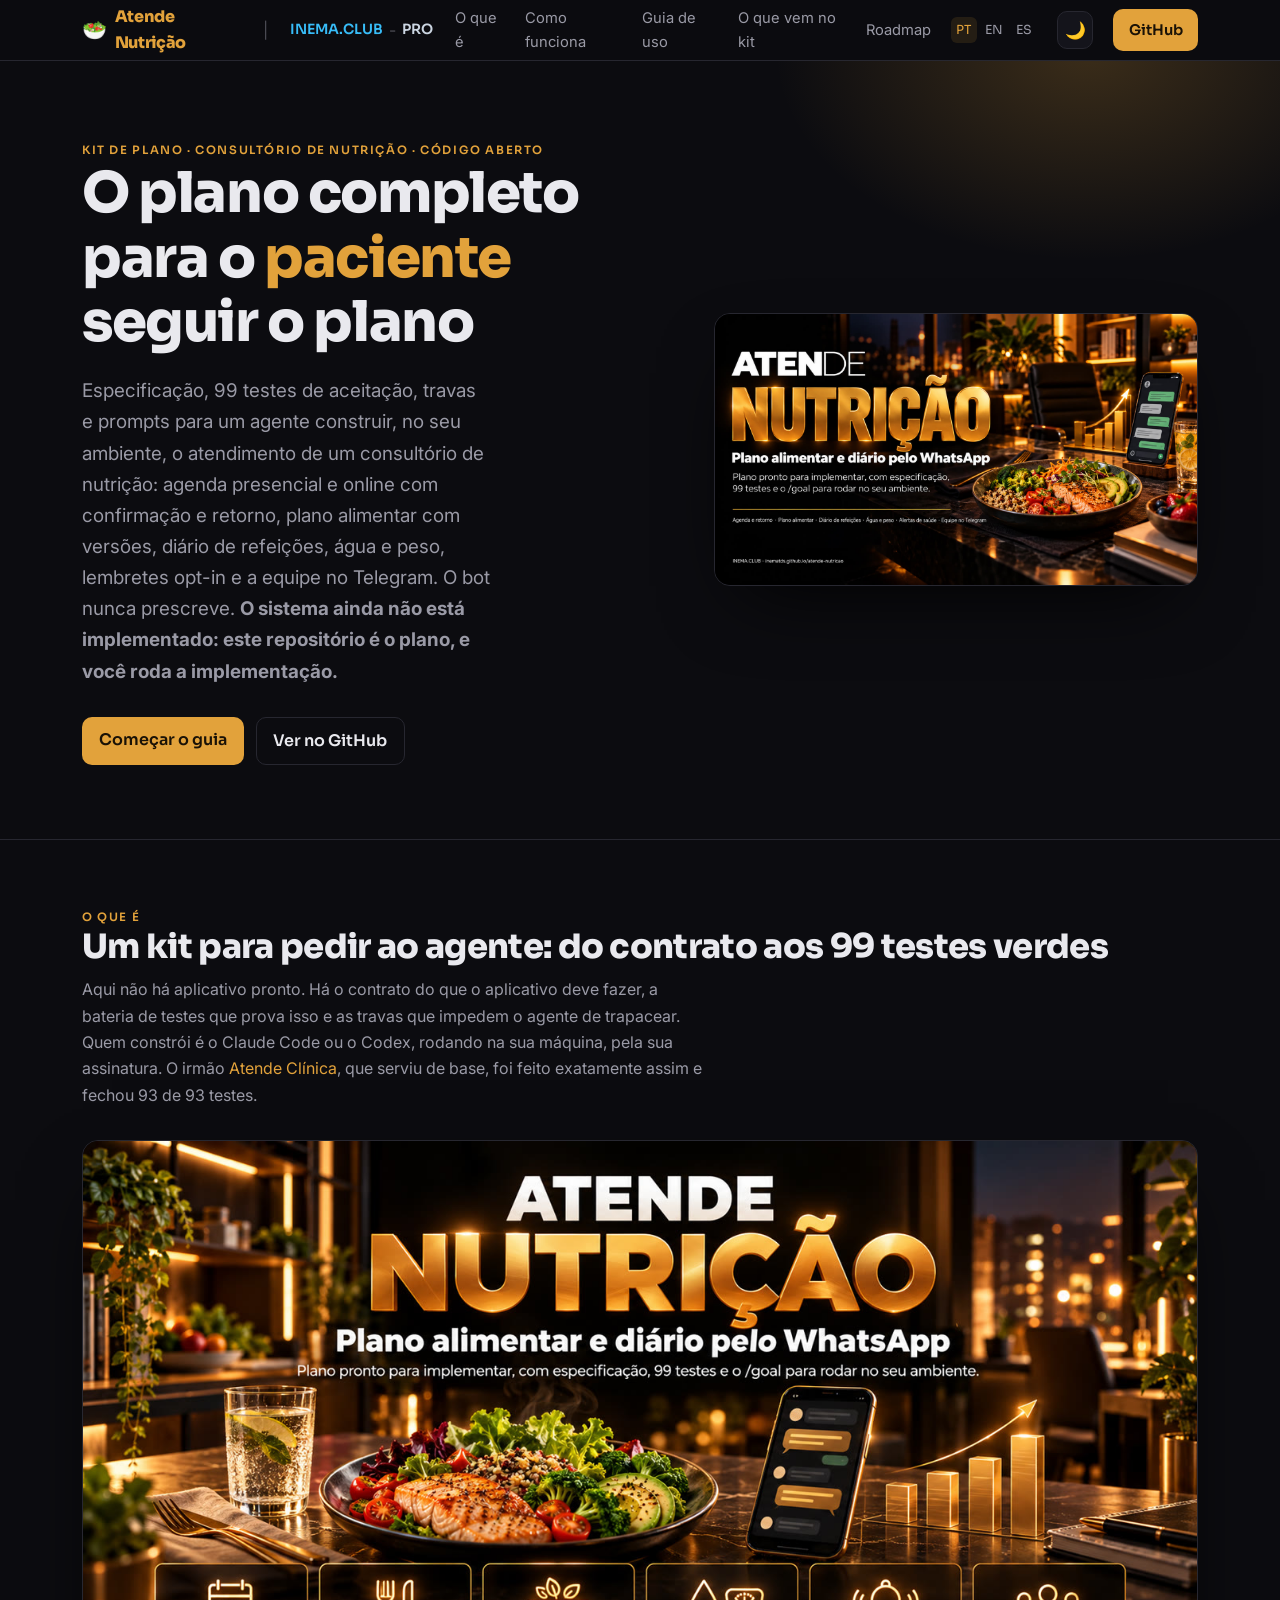
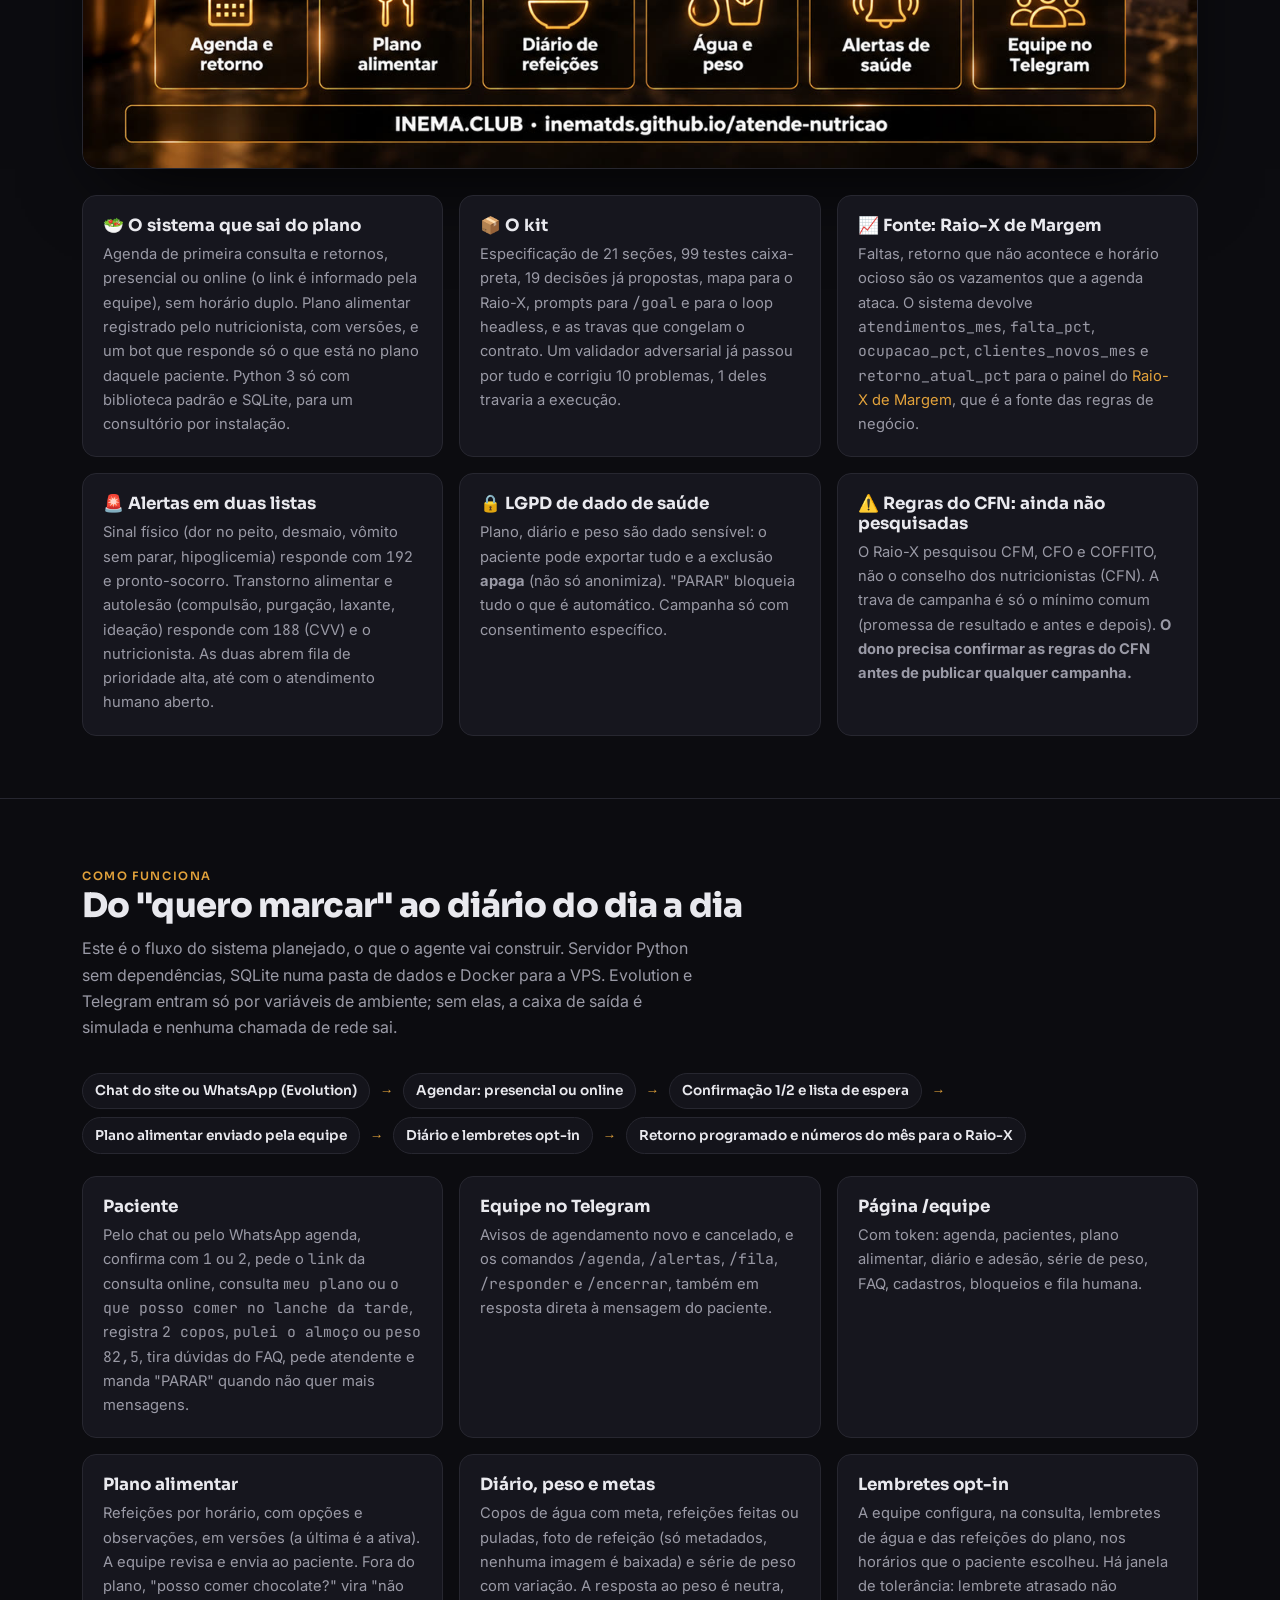
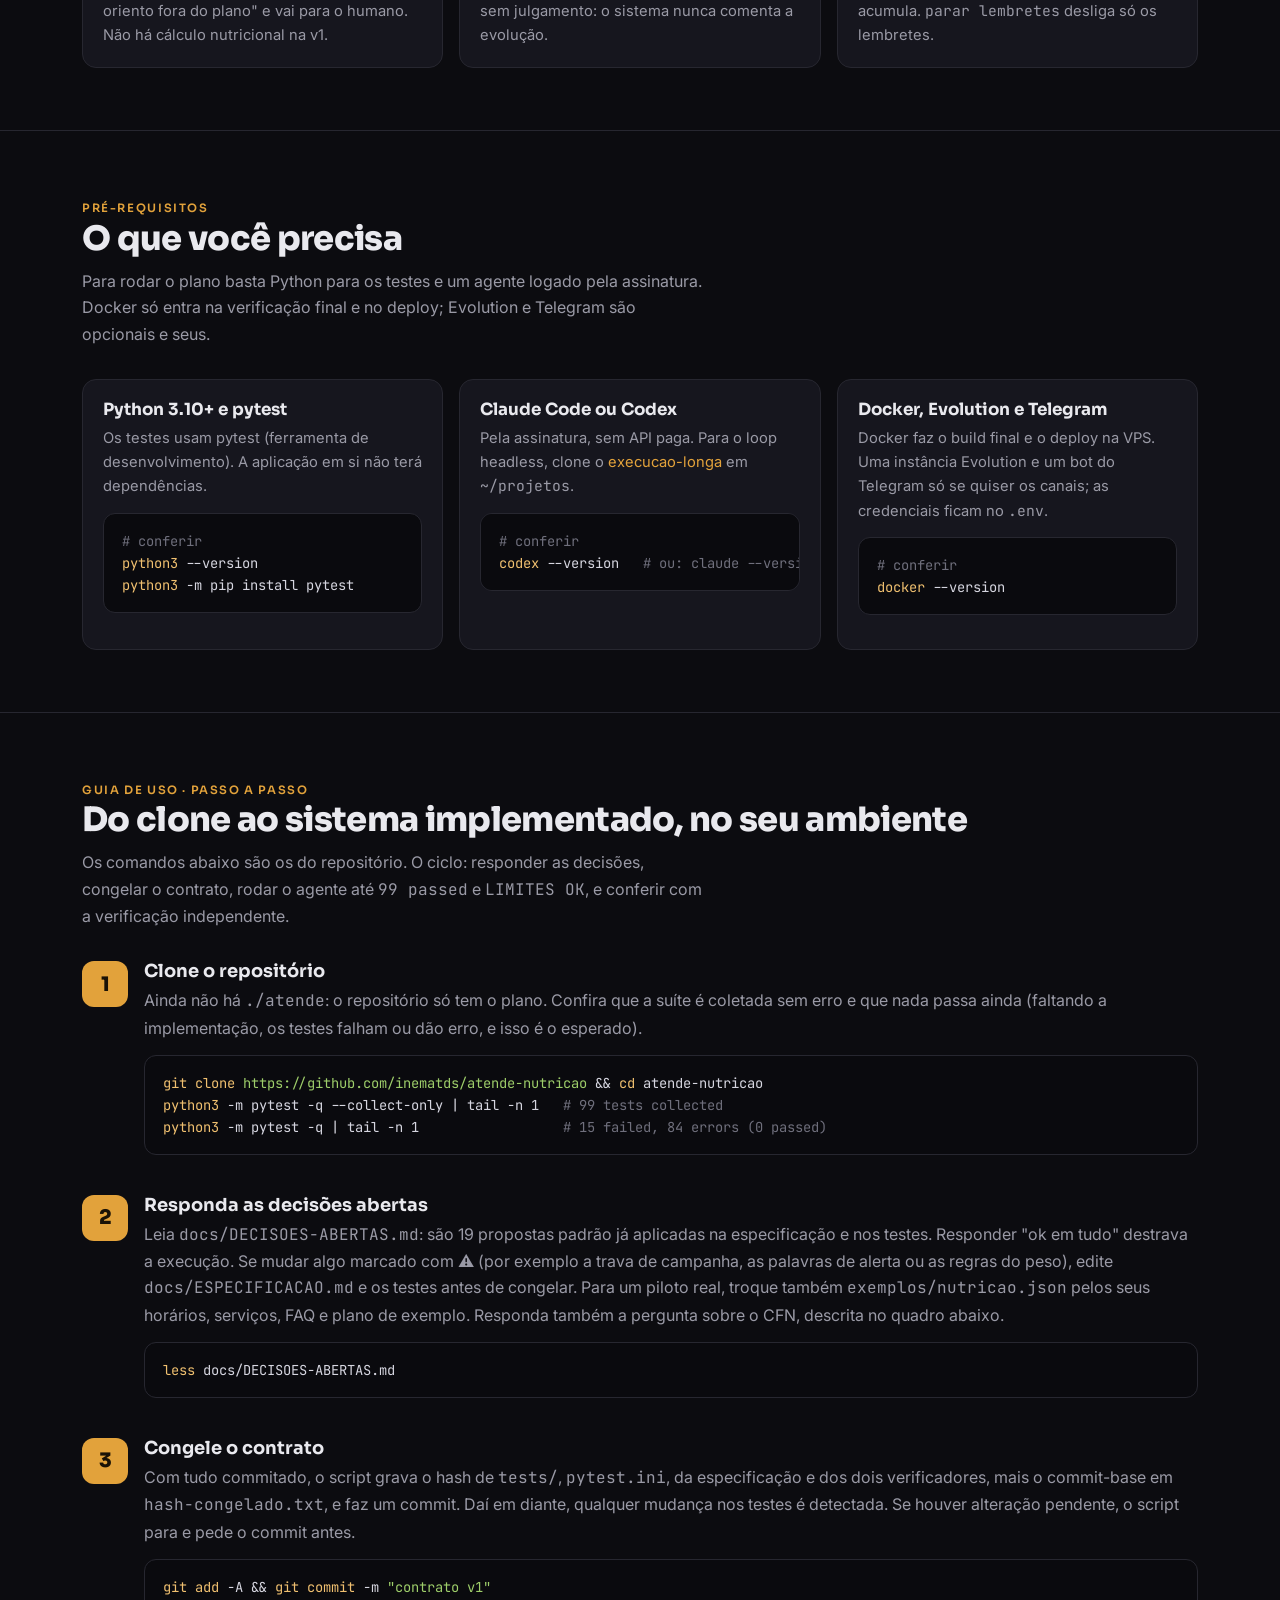
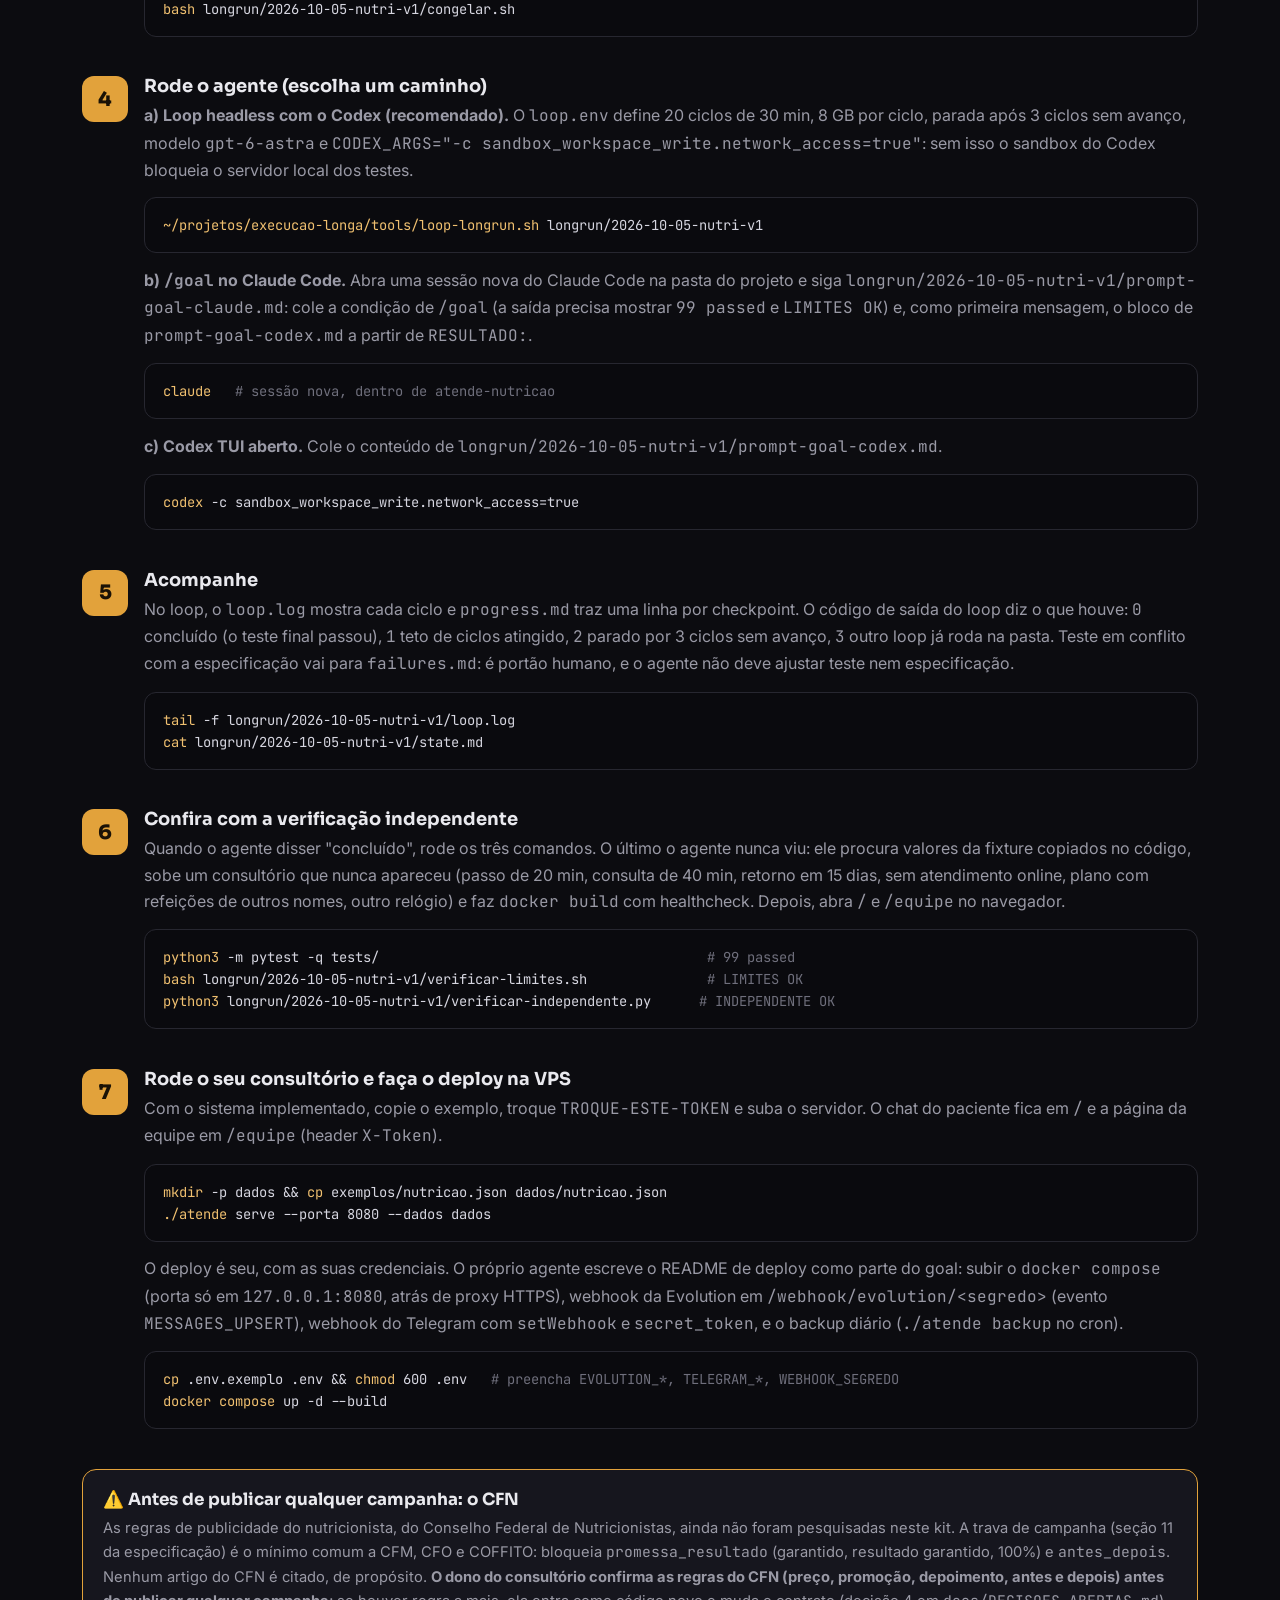
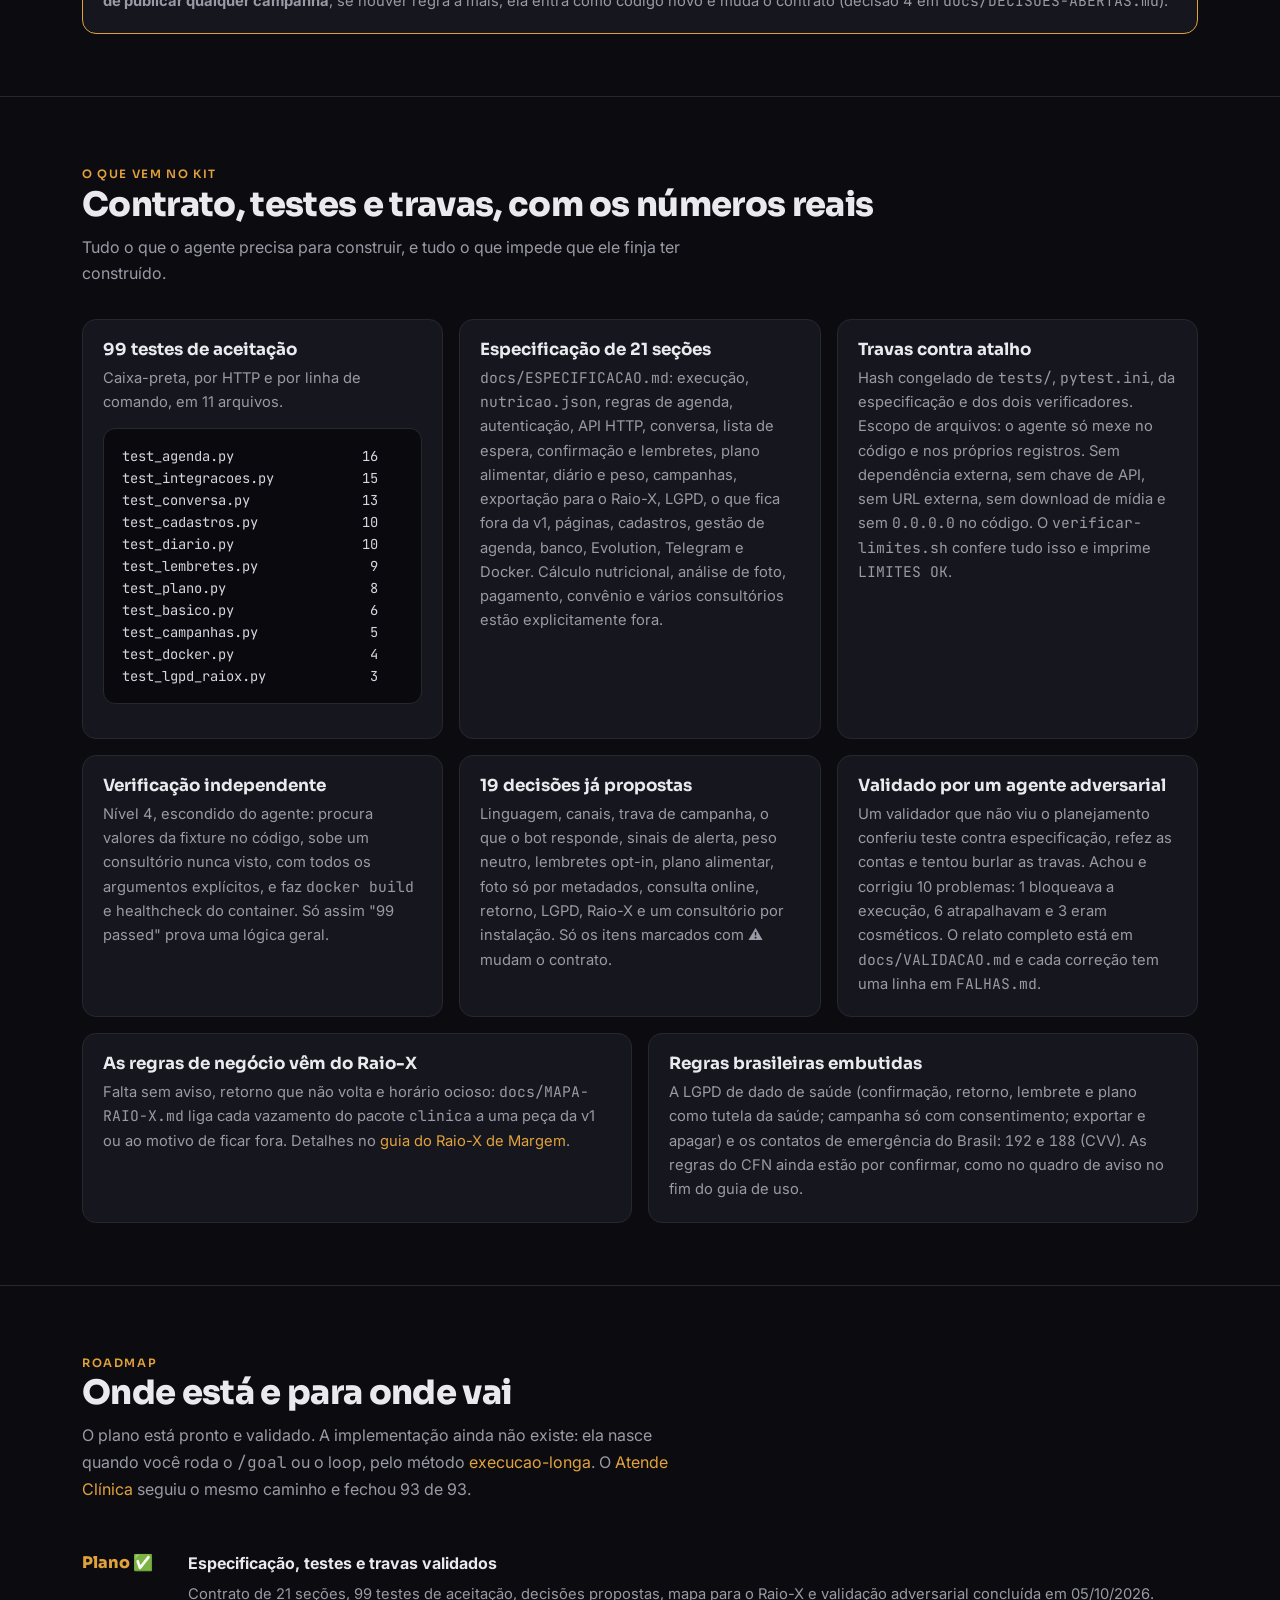
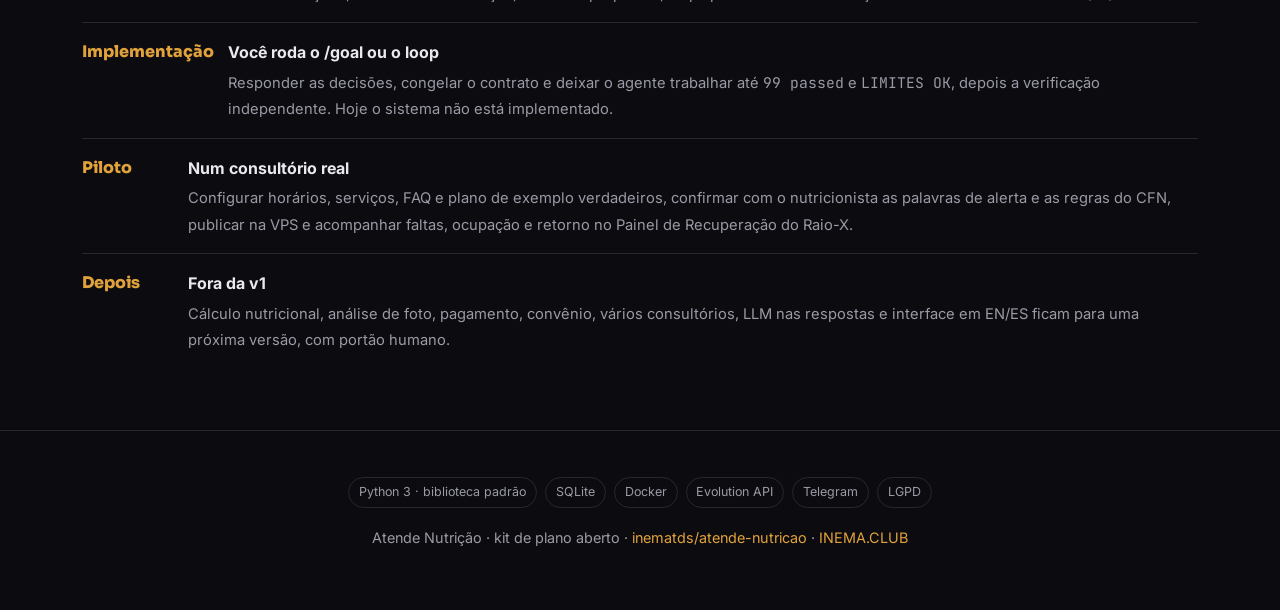
==== guia/index.html @ 43cac8a9 "Guia trilíngue (PT/EN/ES), capa, README PT/EN/ES e GitHub Pages via Actions Co-Authored-By: Claude O" ====
<!DOCTYPE html>
<html lang="pt-BR">
<head>
<meta charset="utf-8">
<meta name="viewport" content="width=device-width, initial-scale=1">
<title>Atende Nutrição — kit de plano para atendimento de consultório de nutrição: agenda, plano alimentar, diário e equipe no Telegram</title>
<meta name="description" content="Kit de plano aberto para um sistema de atendimento de consultório de nutrição: especificação, 99 testes de aceitação, travas e prompts para um agente (Claude Code ou Codex) implementar no seu ambiente. O sistema ainda não está implementado.">
<link rel="alternate" hreflang="pt-BR" href="https://inematds.github.io/atende-nutricao/guia/">
<link rel="alternate" hreflang="en" href="https://inematds.github.io/atende-nutricao/guia/en/">
<link rel="alternate" hreflang="es" href="https://inematds.github.io/atende-nutricao/guia/es/">
<link rel="preconnect" href="https://fonts.googleapis.com">
<link rel="preconnect" href="https://fonts.gstatic.com" crossorigin>
<link href="https://fonts.googleapis.com/css2?family=Sora:wght@400;600;800&family=Inter:wght@400;500;600&family=JetBrains+Mono:wght@400;600&display=swap" rel="stylesheet">
<style>
  :root{
    --bg:#0c0c10; --bg2:#14141b; --card:#16161e; --line:#272730;
    --txt:#e9e9ee; --mut:#9a9aa6; --amb:#E2A23B; --amb2:#f0c070; --sky:#38bdf8; --pro:#cbd5e1;
    color-scheme:dark;
  }
  body.light{
    --bg:#f6f7f9; --bg2:#eceef2; --card:#ffffff; --line:#e1e3ea;
    --txt:#1a1a22; --mut:#5b5b68; --amb:#b9791d; --amb2:#a16207; --sky:#0369a1; --pro:#b45309;
    color-scheme:light;
  }
  body.light .hero .glow{opacity:.5}
  body.light pre{background:#0e0e14;color:#d6d6e0}
  body.light pre .c{color:#8a8a98}
  *{box-sizing:border-box}
  html{scroll-behavior:smooth}
  body{margin:0;background:var(--bg);color:var(--txt);font:16px/1.65 Inter,system-ui,sans-serif;-webkit-font-smoothing:antialiased}
  h1,h2,h3{font-family:Sora,sans-serif;line-height:1.15;margin:0}
  a{color:var(--amb);text-decoration:none}
  code,pre{font-family:"JetBrains Mono",monospace}
  .wrap{max-width:1160px;margin:0 auto;padding:0 22px}
  .mut{color:var(--mut)} .amb{color:var(--amb)}
  .chip{display:inline-block;font-size:.72rem;letter-spacing:.14em;text-transform:uppercase;color:var(--amb);font-weight:600;font-family:Sora}
  nav{position:sticky;top:0;z-index:30;backdrop-filter:blur(12px);background:rgba(12,12,16,.78);border-bottom:1px solid var(--line)}
  nav .wrap{display:flex;align-items:center;gap:22px;height:60px}
  nav .brand{display:flex;align-items:center;gap:8px;font-family:Sora;font-weight:800;letter-spacing:-.02em;color:var(--amb)}
  nav .brand .emoji{font-size:1.25rem}
  nav .sep{color:var(--mut);opacity:.45}
  nav .inema{color:var(--sky);font-weight:600;font-size:.88rem;font-family:Sora}
  nav .inema:hover{filter:brightness(1.15)}
  nav .pro{color:var(--pro);font-weight:600;font-size:.88rem;font-family:Sora}
  nav .pro:hover{filter:brightness(1.15)}
  nav .clubpro{display:inline-flex;align-items:center;gap:6px}
  nav .links{margin-left:auto;display:flex;align-items:center;gap:20px;font-size:.92rem}
  nav .links a.sec{color:var(--mut)} nav .links a.sec:hover{color:var(--txt)}
  .lang{display:inline-flex;gap:2px;font-family:Sora;font-size:.78rem}
  .lang a{color:var(--mut);padding:.2em .45em;border-radius:6px} .lang a.on{color:var(--amb);background:rgba(226,162,59,.12)}
  .tgl{background:var(--bg2);border:1px solid var(--line);color:var(--txt);width:38px;height:38px;border-radius:10px;cursor:pointer;display:inline-flex;align-items:center;justify-content:center;font-size:1.05rem}
  .tgl:hover{border-color:var(--amb)}
  .btn{display:inline-block;background:var(--amb);color:#1a1206;font-weight:600;padding:.6em 1.05em;border-radius:10px;font-family:Sora}
  .btn.ghost{background:transparent;color:var(--txt);border:1px solid var(--line)}
  @media(max-width:760px){nav .links a.sec{display:none}}
  @media(max-width:520px){nav .wrap{gap:8px;padding:8px 14px;height:auto;flex-wrap:wrap} nav .links{gap:8px;margin-left:0;width:100%;justify-content:space-between} nav .btn{padding:.45em .7em;font-size:.82rem} .tgl{width:34px;height:34px}}
  .hero{position:relative;overflow:hidden;border-bottom:1px solid var(--line)}
  .hero .glow{position:absolute;inset:-40% -20% auto auto;width:70%;height:600px;background:radial-gradient(closest-side,rgba(226,162,59,.22),transparent 70%);pointer-events:none}
  .hero .wrap{display:grid;grid-template-columns:1.1fr .9fr;gap:40px;align-items:center;padding:74px 22px}
  .hero h1{font-size:clamp(2.2rem,5vw,3.5rem);font-weight:800;letter-spacing:-.025em}
  .hero p.lead{font-size:1.18rem;color:var(--mut);margin:1.1em 0 1.6em;max-width:34ch}
  .hero .cta{display:flex;gap:12px;flex-wrap:wrap}
  .hero figure{margin:0;border-radius:16px;overflow:hidden;border:1px solid var(--line);box-shadow:0 30px 80px -30px #000}
  .hero figure img{width:100%;display:block}
  @media(max-width:780px){.hero .wrap{grid-template-columns:1fr;padding:48px 22px}}
  section{padding:62px 0;border-bottom:1px solid var(--line)}
  section h2{font-size:clamp(1.5rem,3.4vw,2.1rem);font-weight:800;letter-spacing:-.02em}
  section .sub{color:var(--mut);margin:.6em 0 2em;max-width:62ch}
  .grid{display:grid;gap:16px}
  .g3{grid-template-columns:repeat(3,1fr)} .g4{grid-template-columns:repeat(4,1fr)} .g2{grid-template-columns:repeat(2,1fr)}
  @media(max-width:820px){.g3,.g4{grid-template-columns:1fr 1fr}}
  @media(max-width:540px){.g2,.g3,.g4{grid-template-columns:1fr}}
  .card{background:var(--card);border:1px solid var(--line);border-radius:14px;padding:20px}
  .card h3{font-size:1.05rem;margin-bottom:.4em}
  .card p{color:var(--mut);font-size:.92rem;margin:0}
  .num{display:inline-flex;width:30px;height:30px;align-items:center;justify-content:center;border-radius:8px;background:rgba(226,162,59,.14);color:var(--amb);font-family:Sora;font-weight:800;font-size:.9rem;margin-bottom:.7em}
  .flow{display:flex;flex-wrap:wrap;gap:8px;align-items:center;margin-top:10px}
  .flow span{background:var(--bg2);border:1px solid var(--line);border-radius:999px;padding:.45em .9em;font-size:.85rem;font-family:Sora;font-weight:600}
  .flow .arr{color:var(--amb);border:none;background:none;padding:0 .1em}
  pre{background:#0a0a0e;border:1px solid var(--line);border-radius:12px;padding:16px 18px;overflow:auto;font-size:.86rem;line-height:1.6;color:#d6d6e0}
  pre .c{color:#6f6f7c} pre .k{color:var(--amb2)} pre .s{color:#9ece6a}
  .step{display:grid;grid-template-columns:46px minmax(0,1fr);gap:16px;margin-bottom:26px}
  .step>div,.card{min-width:0}
  p code,li code,td code{overflow-wrap:anywhere}
  .step .b{width:46px;height:46px;border-radius:12px;background:var(--amb);color:#1a1206;font-family:Sora;font-weight:800;font-size:1.25rem;display:flex;align-items:center;justify-content:center}
  .step h3{font-size:1.12rem;margin-bottom:.3em}
  .step p{color:var(--mut);margin:.2em 0 .7em}
  .ex{display:grid;grid-template-columns:1fr 1fr;gap:18px}
  @media(max-width:680px){.ex{grid-template-columns:1fr}}
  .ex figure{margin:0;border-radius:14px;overflow:hidden;border:1px solid var(--line)}
  .ex figure img{width:100%;display:block}
  .ex figcaption{padding:12px 14px;font-size:.88rem;color:var(--mut);background:var(--card)}
  .phase{display:flex;gap:14px;padding:16px 0;border-bottom:1px solid var(--line)}
  .phase:last-child{border:none}
  .phase .tag{flex:0 0 92px;font-family:Sora;font-weight:800;color:var(--amb)}
  .phase .d strong{display:block;margin-bottom:.2em}
  .phase .d span{color:var(--mut);font-size:.92rem}
  footer{padding:46px 0;text-align:center;color:var(--mut);font-size:.9rem}
  .pill{display:inline-block;border:1px solid var(--line);border-radius:999px;padding:.3em .8em;font-size:.78rem;color:var(--mut);margin:0 4px}
</style>
</head>
<body>

<nav><div class="wrap">
  <a class="brand" href="#top"><span class="emoji">🥗</span> Atende Nutrição</a>
  <span class="sep">|</span>
  <span class="clubpro">
    <a class="inema" href="https://inema.club" target="_blank" rel="noopener">INEMA.CLUB</a>
    <span class="sep">-</span>
    <a class="pro" href="https://inema.pro" target="_blank" rel="noopener">PRO</a>
  </span>
  <div class="links">
    <a class="sec" href="#oque">O que é</a>
    <a class="sec" href="#fluxo">Como funciona</a>
    <a class="sec" href="#guia">Guia de uso</a>
    <a class="sec" href="#kit">O que vem no kit</a>
    <a class="sec" href="#roadmap">Roadmap</a>
    <span class="lang"><a class="on" href="./">PT</a><a href="en/">EN</a><a href="es/">ES</a></span>
    <button class="tgl" id="themeToggle" aria-label="Alternar tema" title="Alternar tema">🌙</button>
    <a class="btn" href="https://github.com/inematds/atende-nutricao" target="_blank" rel="noopener">GitHub</a>
  </div>
</div></nav>

<header class="hero" id="top">
  <div class="glow"></div>
  <div class="wrap">
    <div>
      <span class="chip">Kit de plano · consultório de nutrição · código aberto</span>
      <h1>O plano completo para o <span class="amb">paciente</span> seguir o plano</h1>
      <p class="lead">Especificação, 99 testes de aceitação, travas e prompts para um agente construir, no seu ambiente, o atendimento de um consultório de nutrição: agenda presencial e online com confirmação e retorno, plano alimentar com versões, diário de refeições, água e peso, lembretes opt-in e a equipe no Telegram. O bot nunca prescreve. <strong>O sistema ainda não está implementado: este repositório é o plano, e você roda a implementação.</strong></p>
      <div class="cta">
        <a class="btn" href="#guia">Começar o guia</a>
        <a class="btn ghost" href="https://github.com/inematds/atende-nutricao" target="_blank" rel="noopener">Ver no GitHub</a>
      </div>
    </div>
    <figure><img src="assets/banner.jpg" alt="Banner do Atende Nutrição: agenda presencial e online, plano alimentar, diário, lembretes opt-in e equipe no Telegram"></figure>
  </div>
</header>

<section id="oque"><div class="wrap">
  <span class="chip">O que é</span>
  <h2>Um kit para pedir ao agente: do contrato aos 99 testes verdes</h2>
  <p class="sub">Aqui não há aplicativo pronto. Há o contrato do que o aplicativo deve fazer, a bateria de testes que prova isso e as travas que impedem o agente de trapacear. Quem constrói é o Claude Code ou o Codex, rodando na sua máquina, pela sua assinatura. O irmão <a href="https://inematds.github.io/atende-clinica/guia/" target="_blank" rel="noopener">Atende Clínica</a>, que serviu de base, foi feito exatamente assim e fechou 93 de 93 testes.</p>
  <figure style="margin:0 0 26px;border-radius:16px;overflow:hidden;border:1px solid var(--line);box-shadow:0 30px 80px -30px #000"><img src="assets/banner-grade.jpg" alt="Agenda presencial e online, plano alimentar com versões, diário de refeições, água e peso, lembretes opt-in, alertas 192 e 188, LGPD de dado de saúde e equipe no Telegram" loading="lazy" style="width:100%;display:block"></figure>
  <div class="grid g3">
    <div class="card"><h3>🥗 O sistema que sai do plano</h3><p>Agenda de primeira consulta e retornos, presencial ou online (o link é informado pela equipe), sem horário duplo. Plano alimentar registrado pelo nutricionista, com versões, e um bot que responde só o que está no plano daquele paciente. Python 3 só com biblioteca padrão e SQLite, para um consultório por instalação.</p></div>
    <div class="card"><h3>📦 O kit</h3><p>Especificação de 21 seções, 99 testes caixa-preta, 19 decisões já propostas, mapa para o Raio-X, prompts para <code>/goal</code> e para o loop headless, e as travas que congelam o contrato. Um validador adversarial já passou por tudo e corrigiu 10 problemas, 1 deles travaria a execução.</p></div>
    <div class="card"><h3>📈 Fonte: Raio-X de Margem</h3><p>Faltas, retorno que não acontece e horário ocioso são os vazamentos que a agenda ataca. O sistema devolve <code>atendimentos_mes</code>, <code>falta_pct</code>, <code>ocupacao_pct</code>, <code>clientes_novos_mes</code> e <code>retorno_atual_pct</code> para o painel do <a href="https://inematds.github.io/raio-x-margem/guia/" target="_blank" rel="noopener">Raio-X de Margem</a>, que é a fonte das regras de negócio.</p></div>
  </div>
  <div class="grid g3" style="margin-top:16px">
    <div class="card"><h3>🚨 Alertas em duas listas</h3><p>Sinal físico (dor no peito, desmaio, vômito sem parar, hipoglicemia) responde com <code>192</code> e pronto-socorro. Transtorno alimentar e autolesão (compulsão, purgação, laxante, ideação) responde com <code>188</code> (CVV) e o nutricionista. As duas abrem fila de prioridade alta, até com o atendimento humano aberto.</p></div>
    <div class="card"><h3>🔒 LGPD de dado de saúde</h3><p>Plano, diário e peso são dado sensível: o paciente pode exportar tudo e a exclusão <strong>apaga</strong> (não só anonimiza). "PARAR" bloqueia tudo o que é automático. Campanha só com consentimento específico.</p></div>
    <div class="card"><h3>⚠️ Regras do CFN: ainda não pesquisadas</h3><p>O Raio-X pesquisou CFM, CFO e COFFITO, não o conselho dos nutricionistas (CFN). A trava de campanha é só o mínimo comum (promessa de resultado e antes e depois). <strong>O dono precisa confirmar as regras do CFN antes de publicar qualquer campanha.</strong></p></div>
  </div>
</div></section>

<section id="fluxo"><div class="wrap">
  <span class="chip">Como funciona</span>
  <h2>Do "quero marcar" ao diário do dia a dia</h2>
  <p class="sub">Este é o fluxo do sistema planejado, o que o agente vai construir. Servidor Python sem dependências, SQLite numa pasta de dados e Docker para a VPS. Evolution e Telegram entram só por variáveis de ambiente; sem elas, a caixa de saída é simulada e nenhuma chamada de rede sai.</p>
  <div class="flow">
    <span>Chat do site ou WhatsApp (Evolution)</span><span class="arr">→</span>
    <span>Agendar: presencial ou online</span><span class="arr">→</span>
    <span>Confirmação 1/2 e lista de espera</span><span class="arr">→</span>
    <span>Plano alimentar enviado pela equipe</span><span class="arr">→</span>
    <span>Diário e lembretes opt-in</span><span class="arr">→</span>
    <span>Retorno programado e números do mês para o Raio-X</span>
  </div>
  <div class="grid g3" style="margin-top:22px">
    <div class="card"><h3>Paciente</h3><p>Pelo chat ou pelo WhatsApp agenda, confirma com <code>1</code> ou <code>2</code>, pede o <code>link</code> da consulta online, consulta <code>meu plano</code> ou <code>o que posso comer no lanche da tarde</code>, registra <code>2 copos</code>, <code>pulei o almoço</code> ou <code>peso 82,5</code>, tira dúvidas do FAQ, pede atendente e manda "PARAR" quando não quer mais mensagens.</p></div>
    <div class="card"><h3>Equipe no Telegram</h3><p>Avisos de agendamento novo e cancelado, e os comandos <code>/agenda</code>, <code>/alertas</code>, <code>/fila</code>, <code>/responder</code> e <code>/encerrar</code>, também em resposta direta à mensagem do paciente.</p></div>
    <div class="card"><h3>Página /equipe</h3><p>Com token: agenda, pacientes, plano alimentar, diário e adesão, série de peso, FAQ, cadastros, bloqueios e fila humana.</p></div>
  </div>
  <div class="grid g3" style="margin-top:16px">
    <div class="card"><h3>Plano alimentar</h3><p>Refeições por horário, com opções e observações, em versões (a última é a ativa). A equipe revisa e envia ao paciente. Fora do plano, "posso comer chocolate?" vira "não oriento fora do plano" e vai para o humano. Não há cálculo nutricional na v1.</p></div>
    <div class="card"><h3>Diário, peso e metas</h3><p>Copos de água com meta, refeições feitas ou puladas, foto de refeição (só metadados, nenhuma imagem é baixada) e série de peso com variação. A resposta ao peso é neutra, sem julgamento: o sistema nunca comenta a evolução.</p></div>
    <div class="card"><h3>Lembretes opt-in</h3><p>A equipe configura, na consulta, lembretes de água e das refeições do plano, nos horários que o paciente escolheu. Há janela de tolerância: lembrete atrasado não acumula. <code>parar lembretes</code> desliga só os lembretes.</p></div>
  </div>
</div></section>

<section id="pre"><div class="wrap">
  <span class="chip">Pré-requisitos</span>
  <h2>O que você precisa</h2>
  <p class="sub">Para rodar o plano basta Python para os testes e um agente logado pela assinatura. Docker só entra na verificação final e no deploy; Evolution e Telegram são opcionais e seus.</p>
  <div class="grid g3">
    <div class="card"><h3>Python 3.10+ e pytest</h3><p>Os testes usam pytest (ferramenta de desenvolvimento). A aplicação em si não terá dependências.</p><pre><span class="c"># conferir</span>
<span class="k">python3</span> --version
<span class="k">python3</span> -m pip install pytest</pre></div>
    <div class="card"><h3>Claude Code ou Codex</h3><p>Pela assinatura, sem API paga. Para o loop headless, clone o <a href="https://github.com/inematds/execucao-longa" target="_blank" rel="noopener">execucao-longa</a> em <code>~/projetos</code>.</p><pre><span class="c"># conferir</span>
<span class="k">codex</span> --version   <span class="c"># ou: claude --version</span></pre></div>
    <div class="card"><h3>Docker, Evolution e Telegram</h3><p>Docker faz o build final e o deploy na VPS. Uma instância Evolution e um bot do Telegram só se quiser os canais; as credenciais ficam no <code>.env</code>.</p><pre><span class="c"># conferir</span>
<span class="k">docker</span> --version</pre></div>
  </div>
</div></section>

<section id="guia"><div class="wrap">
  <span class="chip">Guia de uso · passo a passo</span>
  <h2>Do clone ao sistema implementado, no seu ambiente</h2>
  <p class="sub">Os comandos abaixo são os do repositório. O ciclo: responder as decisões, congelar o contrato, rodar o agente até <code>99 passed</code> e <code>LIMITES OK</code>, e conferir com a verificação independente.</p>

  <div class="step"><div class="b">1</div><div>
    <h3>Clone o repositório</h3>
    <p>Ainda não há <code>./atende</code>: o repositório só tem o plano. Confira que a suíte é coletada sem erro e que nada passa ainda (faltando a implementação, os testes falham ou dão erro, e isso é o esperado).</p>
<pre><span class="k">git clone</span> <span class="s">https://github.com/inematds/atende-nutricao</span> && <span class="k">cd</span> atende-nutricao
<span class="k">python3</span> -m pytest -q --collect-only | tail -n 1   <span class="c"># 99 tests collected</span>
<span class="k">python3</span> -m pytest -q | tail -n 1                  <span class="c"># 15 failed, 84 errors (0 passed)</span></pre>
  </div></div>

  <div class="step"><div class="b">2</div><div>
    <h3>Responda as decisões abertas</h3>
    <p>Leia <code>docs/DECISOES-ABERTAS.md</code>: são 19 propostas padrão já aplicadas na especificação e nos testes. Responder "ok em tudo" destrava a execução. Se mudar algo marcado com ⚠ (por exemplo a trava de campanha, as palavras de alerta ou as regras do peso), edite <code>docs/ESPECIFICACAO.md</code> e os testes antes de congelar. Para um piloto real, troque também <code>exemplos/nutricao.json</code> pelos seus horários, serviços, FAQ e plano de exemplo. Responda também a pergunta sobre o CFN, descrita no quadro abaixo.</p>
<pre><span class="k">less</span> docs/DECISOES-ABERTAS.md</pre>
  </div></div>

  <div class="step"><div class="b">3</div><div>
    <h3>Congele o contrato</h3>
    <p>Com tudo commitado, o script grava o hash de <code>tests/</code>, <code>pytest.ini</code>, da especificação e dos dois verificadores, mais o commit-base em <code>hash-congelado.txt</code>, e faz um commit. Daí em diante, qualquer mudança nos testes é detectada. Se houver alteração pendente, o script para e pede o commit antes.</p>
<pre><span class="k">git add</span> -A && <span class="k">git commit</span> -m <span class="s">"contrato v1"</span>
<span class="k">bash</span> longrun/2026-10-05-nutri-v1/congelar.sh</pre>
  </div></div>

  <div class="step"><div class="b">4</div><div>
    <h3>Rode o agente (escolha um caminho)</h3>
    <p><strong>a) Loop headless com o Codex (recomendado).</strong> O <code>loop.env</code> define 20 ciclos de 30 min, 8 GB por ciclo, parada após 3 ciclos sem avanço, modelo <code>gpt-6-astra</code> e <code>CODEX_ARGS="-c sandbox_workspace_write.network_access=true"</code>: sem isso o sandbox do Codex bloqueia o servidor local dos testes.</p>
<pre><span class="k">~/projetos/execucao-longa/tools/loop-longrun.sh</span> longrun/2026-10-05-nutri-v1</pre>
    <p><strong>b) <code>/goal</code> no Claude Code.</strong> Abra uma sessão nova do Claude Code na pasta do projeto e siga <code>longrun/2026-10-05-nutri-v1/prompt-goal-claude.md</code>: cole a condição de <code>/goal</code> (a saída precisa mostrar <code>99 passed</code> e <code>LIMITES OK</code>) e, como primeira mensagem, o bloco de <code>prompt-goal-codex.md</code> a partir de <code>RESULTADO:</code>.</p>
<pre><span class="k">claude</span>   <span class="c"># sessão nova, dentro de atende-nutricao</span></pre>
    <p><strong>c) Codex TUI aberto.</strong> Cole o conteúdo de <code>longrun/2026-10-05-nutri-v1/prompt-goal-codex.md</code>.</p>
<pre><span class="k">codex</span> -c sandbox_workspace_write.network_access=true</pre>
  </div></div>

  <div class="step"><div class="b">5</div><div>
    <h3>Acompanhe</h3>
    <p>No loop, o <code>loop.log</code> mostra cada ciclo e <code>progress.md</code> traz uma linha por checkpoint. O código de saída do loop diz o que houve: <code>0</code> concluído (o teste final passou), <code>1</code> teto de ciclos atingido, <code>2</code> parado por 3 ciclos sem avanço, <code>3</code> outro loop já roda na pasta. Teste em conflito com a especificação vai para <code>failures.md</code>: é portão humano, e o agente não deve ajustar teste nem especificação.</p>
<pre><span class="k">tail</span> -f longrun/2026-10-05-nutri-v1/loop.log
<span class="k">cat</span> longrun/2026-10-05-nutri-v1/state.md</pre>
  </div></div>

  <div class="step"><div class="b">6</div><div>
    <h3>Confira com a verificação independente</h3>
    <p>Quando o agente disser "concluído", rode os três comandos. O último o agente nunca viu: ele procura valores da fixture copiados no código, sobe um consultório que nunca apareceu (passo de 20 min, consulta de 40 min, retorno em 15 dias, sem atendimento online, plano com refeições de outros nomes, outro relógio) e faz <code>docker build</code> com healthcheck. Depois, abra <code>/</code> e <code>/equipe</code> no navegador.</p>
<pre><span class="k">python3</span> -m pytest -q tests/                                         <span class="c"># 99 passed</span>
<span class="k">bash</span> longrun/2026-10-05-nutri-v1/verificar-limites.sh               <span class="c"># LIMITES OK</span>
<span class="k">python3</span> longrun/2026-10-05-nutri-v1/verificar-independente.py      <span class="c"># INDEPENDENTE OK</span></pre>
  </div></div>

  <div class="step"><div class="b">7</div><div>
    <h3>Rode o seu consultório e faça o deploy na VPS</h3>
    <p>Com o sistema implementado, copie o exemplo, troque <code>TROQUE-ESTE-TOKEN</code> e suba o servidor. O chat do paciente fica em <code>/</code> e a página da equipe em <code>/equipe</code> (header <code>X-Token</code>).</p>
<pre><span class="k">mkdir</span> -p dados && <span class="k">cp</span> exemplos/nutricao.json dados/nutricao.json
<span class="k">./atende</span> serve --porta 8080 --dados dados</pre>
    <p>O deploy é seu, com as suas credenciais. O próprio agente escreve o README de deploy como parte do goal: subir o <code>docker compose</code> (porta só em <code>127.0.0.1:8080</code>, atrás de proxy HTTPS), webhook da Evolution em <code>/webhook/evolution/&lt;segredo&gt;</code> (evento <code>MESSAGES_UPSERT</code>), webhook do Telegram com <code>setWebhook</code> e <code>secret_token</code>, e o backup diário (<code>./atende backup</code> no cron).</p>
<pre><span class="k">cp</span> .env.exemplo .env && <span class="k">chmod</span> 600 .env   <span class="c"># preencha EVOLUTION_*, TELEGRAM_*, WEBHOOK_SEGREDO</span>
<span class="k">docker compose</span> up -d --build</pre>
  </div></div>

  <div class="card" style="border-color:var(--amb)"><h3>⚠️ Antes de publicar qualquer campanha: o CFN</h3><p>As regras de publicidade do nutricionista, do Conselho Federal de Nutricionistas, ainda não foram pesquisadas neste kit. A trava de campanha (seção 11 da especificação) é o mínimo comum a CFM, CFO e COFFITO: bloqueia <code>promessa_resultado</code> (garantido, resultado garantido, 100%) e <code>antes_depois</code>. Nenhum artigo do CFN é citado, de propósito. <strong>O dono do consultório confirma as regras do CFN (preço, promoção, depoimento, antes e depois) antes de publicar qualquer campanha</strong>; se houver regra a mais, ela entra como código novo e muda o contrato (decisão 4 em <code>docs/DECISOES-ABERTAS.md</code>).</p></div>
</div></section>

<section id="kit"><div class="wrap">
  <span class="chip">O que vem no kit</span>
  <h2>Contrato, testes e travas, com os números reais</h2>
  <p class="sub">Tudo o que o agente precisa para construir, e tudo o que impede que ele finja ter construído.</p>
  <div class="grid g3">
    <div class="card"><h3>99 testes de aceitação</h3><p>Caixa-preta, por HTTP e por linha de comando, em 11 arquivos.</p><pre>test_agenda.py                16
test_integracoes.py           15
test_conversa.py              13
test_cadastros.py             10
test_diario.py                10
test_lembretes.py              9
test_plano.py                  8
test_basico.py                 6
test_campanhas.py              5
test_docker.py                 4
test_lgpd_raiox.py             3</pre></div>
    <div class="card"><h3>Especificação de 21 seções</h3><p><code>docs/ESPECIFICACAO.md</code>: execução, <code>nutricao.json</code>, regras de agenda, autenticação, API HTTP, conversa, lista de espera, confirmação e lembretes, plano alimentar, diário e peso, campanhas, exportação para o Raio-X, LGPD, o que fica fora da v1, páginas, cadastros, gestão de agenda, banco, Evolution, Telegram e Docker. Cálculo nutricional, análise de foto, pagamento, convênio e vários consultórios estão explicitamente fora.</p></div>
    <div class="card"><h3>Travas contra atalho</h3><p>Hash congelado de <code>tests/</code>, <code>pytest.ini</code>, da especificação e dos dois verificadores. Escopo de arquivos: o agente só mexe no código e nos próprios registros. Sem dependência externa, sem chave de API, sem URL externa, sem download de mídia e sem <code>0.0.0.0</code> no código. O <code>verificar-limites.sh</code> confere tudo isso e imprime <code>LIMITES OK</code>.</p></div>
    <div class="card"><h3>Verificação independente</h3><p>Nível 4, escondido do agente: procura valores da fixture no código, sobe um consultório nunca visto, com todos os argumentos explícitos, e faz <code>docker build</code> e healthcheck do container. Só assim "99 passed" prova uma lógica geral.</p></div>
    <div class="card"><h3>19 decisões já propostas</h3><p>Linguagem, canais, trava de campanha, o que o bot responde, sinais de alerta, peso neutro, lembretes opt-in, plano alimentar, foto só por metadados, consulta online, retorno, LGPD, Raio-X e um consultório por instalação. Só os itens marcados com ⚠ mudam o contrato.</p></div>
    <div class="card"><h3>Validado por um agente adversarial</h3><p>Um validador que não viu o planejamento conferiu teste contra especificação, refez as contas e tentou burlar as travas. Achou e corrigiu 10 problemas: 1 bloqueava a execução, 6 atrapalhavam e 3 eram cosméticos. O relato completo está em <code>docs/VALIDACAO.md</code> e cada correção tem uma linha em <code>FALHAS.md</code>.</p></div>
  </div>
  <div class="grid g2" style="margin-top:16px">
    <div class="card"><h3>As regras de negócio vêm do Raio-X</h3><p>Falta sem aviso, retorno que não volta e horário ocioso: <code>docs/MAPA-RAIO-X.md</code> liga cada vazamento do pacote <code>clinica</code> a uma peça da v1 ou ao motivo de ficar fora. Detalhes no <a href="https://inematds.github.io/raio-x-margem/guia/" target="_blank" rel="noopener">guia do Raio-X de Margem</a>.</p></div>
    <div class="card"><h3>Regras brasileiras embutidas</h3><p>A LGPD de dado de saúde (confirmação, retorno, lembrete e plano como tutela da saúde; campanha só com consentimento; exportar e apagar) e os contatos de emergência do Brasil: <code>192</code> e <code>188</code> (CVV). As regras do CFN ainda estão por confirmar, como no quadro de aviso no fim do guia de uso.</p></div>
  </div>
</div></section>

<section id="roadmap"><div class="wrap">
  <span class="chip">Roadmap</span>
  <h2>Onde está e para onde vai</h2>
  <p class="sub">O plano está pronto e validado. A implementação ainda não existe: ela nasce quando você roda o <code>/goal</code> ou o loop, pelo método <a href="https://inematds.github.io/execucao-longa/guia/" target="_blank" rel="noopener">execucao-longa</a>. O <a href="https://inematds.github.io/atende-clinica/guia/" target="_blank" rel="noopener">Atende Clínica</a> seguiu o mesmo caminho e fechou 93 de 93.</p>
  <div class="phase"><div class="tag">Plano ✅</div><div class="d"><strong>Especificação, testes e travas validados</strong><span>Contrato de 21 seções, 99 testes de aceitação, decisões propostas, mapa para o Raio-X e validação adversarial concluída em 05/10/2026.</span></div></div>
  <div class="phase"><div class="tag">Implementação</div><div class="d"><strong>Você roda o /goal ou o loop</strong><span>Responder as decisões, congelar o contrato e deixar o agente trabalhar até <code>99 passed</code> e <code>LIMITES OK</code>, depois a verificação independente. Hoje o sistema não está implementado.</span></div></div>
  <div class="phase"><div class="tag">Piloto</div><div class="d"><strong>Num consultório real</strong><span>Configurar horários, serviços, FAQ e plano de exemplo verdadeiros, confirmar com o nutricionista as palavras de alerta e as regras do CFN, publicar na VPS e acompanhar faltas, ocupação e retorno no Painel de Recuperação do Raio-X.</span></div></div>
  <div class="phase"><div class="tag">Depois</div><div class="d"><strong>Fora da v1</strong><span>Cálculo nutricional, análise de foto, pagamento, convênio, vários consultórios, LLM nas respostas e interface em EN/ES ficam para uma próxima versão, com portão humano.</span></div></div>
</div></section>

<footer>
  <div class="wrap">
    <div class="pill">Python 3 · biblioteca padrão</div><div class="pill">SQLite</div><div class="pill">Docker</div><div class="pill">Evolution API</div><div class="pill">Telegram</div><div class="pill">LGPD</div>
    <p style="margin-top:18px">Atende Nutrição · kit de plano aberto ·
      <a href="https://github.com/inematds/atende-nutricao">inematds/atende-nutricao</a> ·
      <a href="https://inema.club">INEMA.CLUB</a></p>
  </div>
</footer>

<script>
  (function(){
    var KEY='atende-nutricao-theme';
    var b=document.body, t=document.getElementById('themeToggle');
    if(localStorage.getItem(KEY)==='light'){ b.classList.add('light'); t.textContent='☀️'; }
    t.addEventListener('click',function(){
      var light=b.classList.toggle('light');
      t.textContent=light?'☀️':'🌙';
      localStorage.setItem(KEY, light?'light':'dark');
    });
  })();
</script>
</body>
</html>
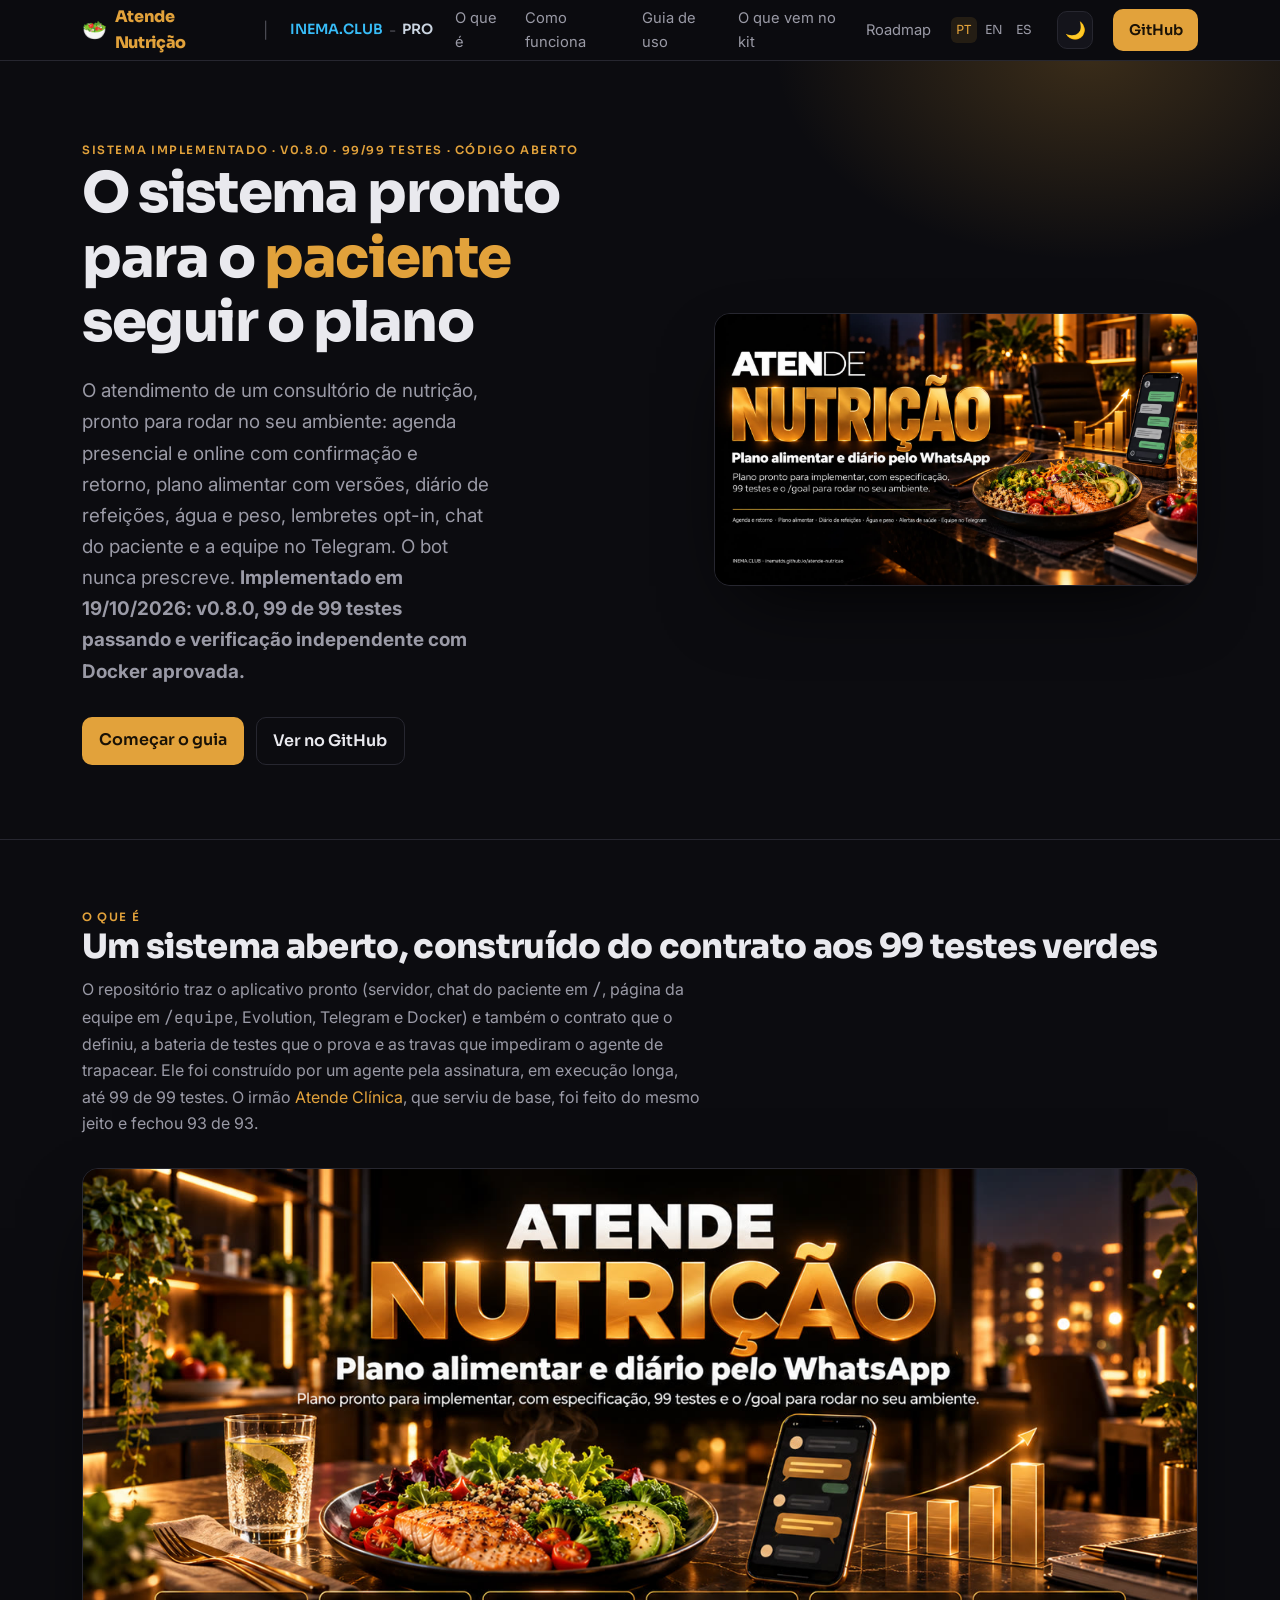
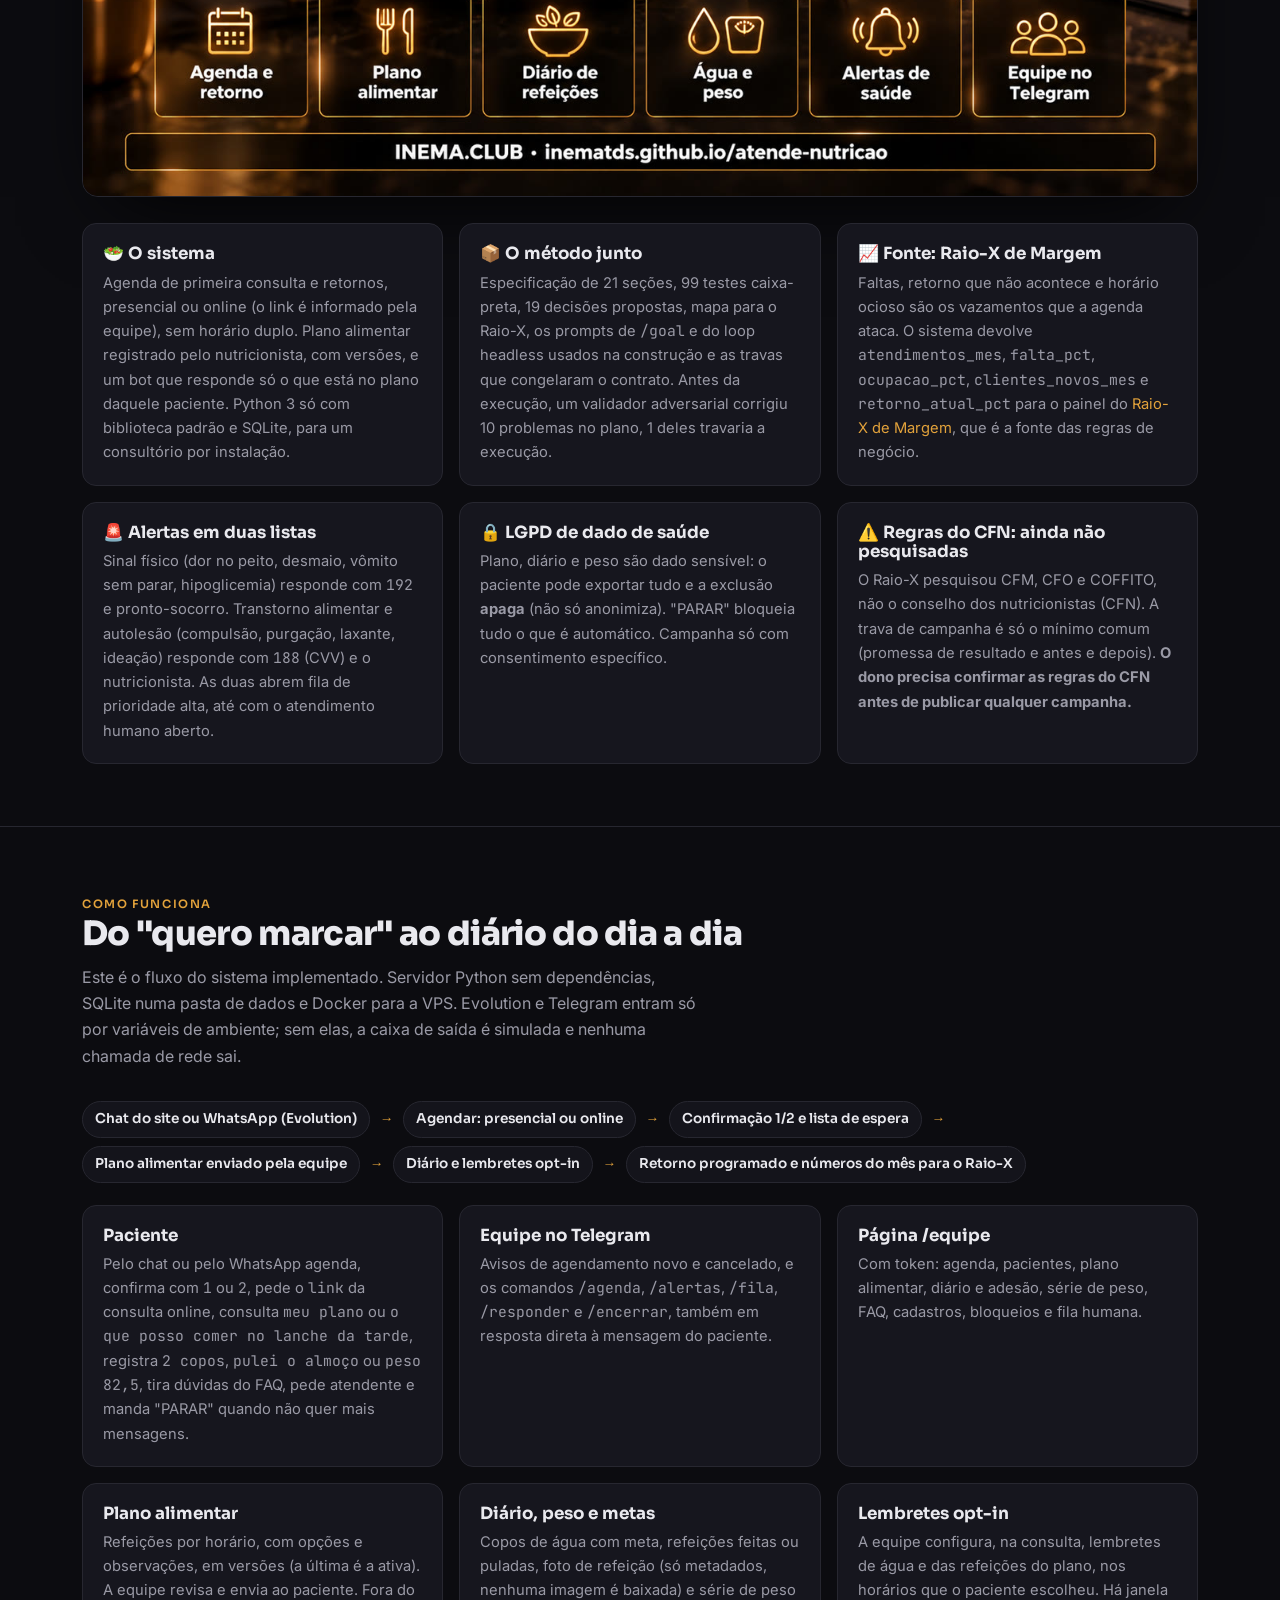
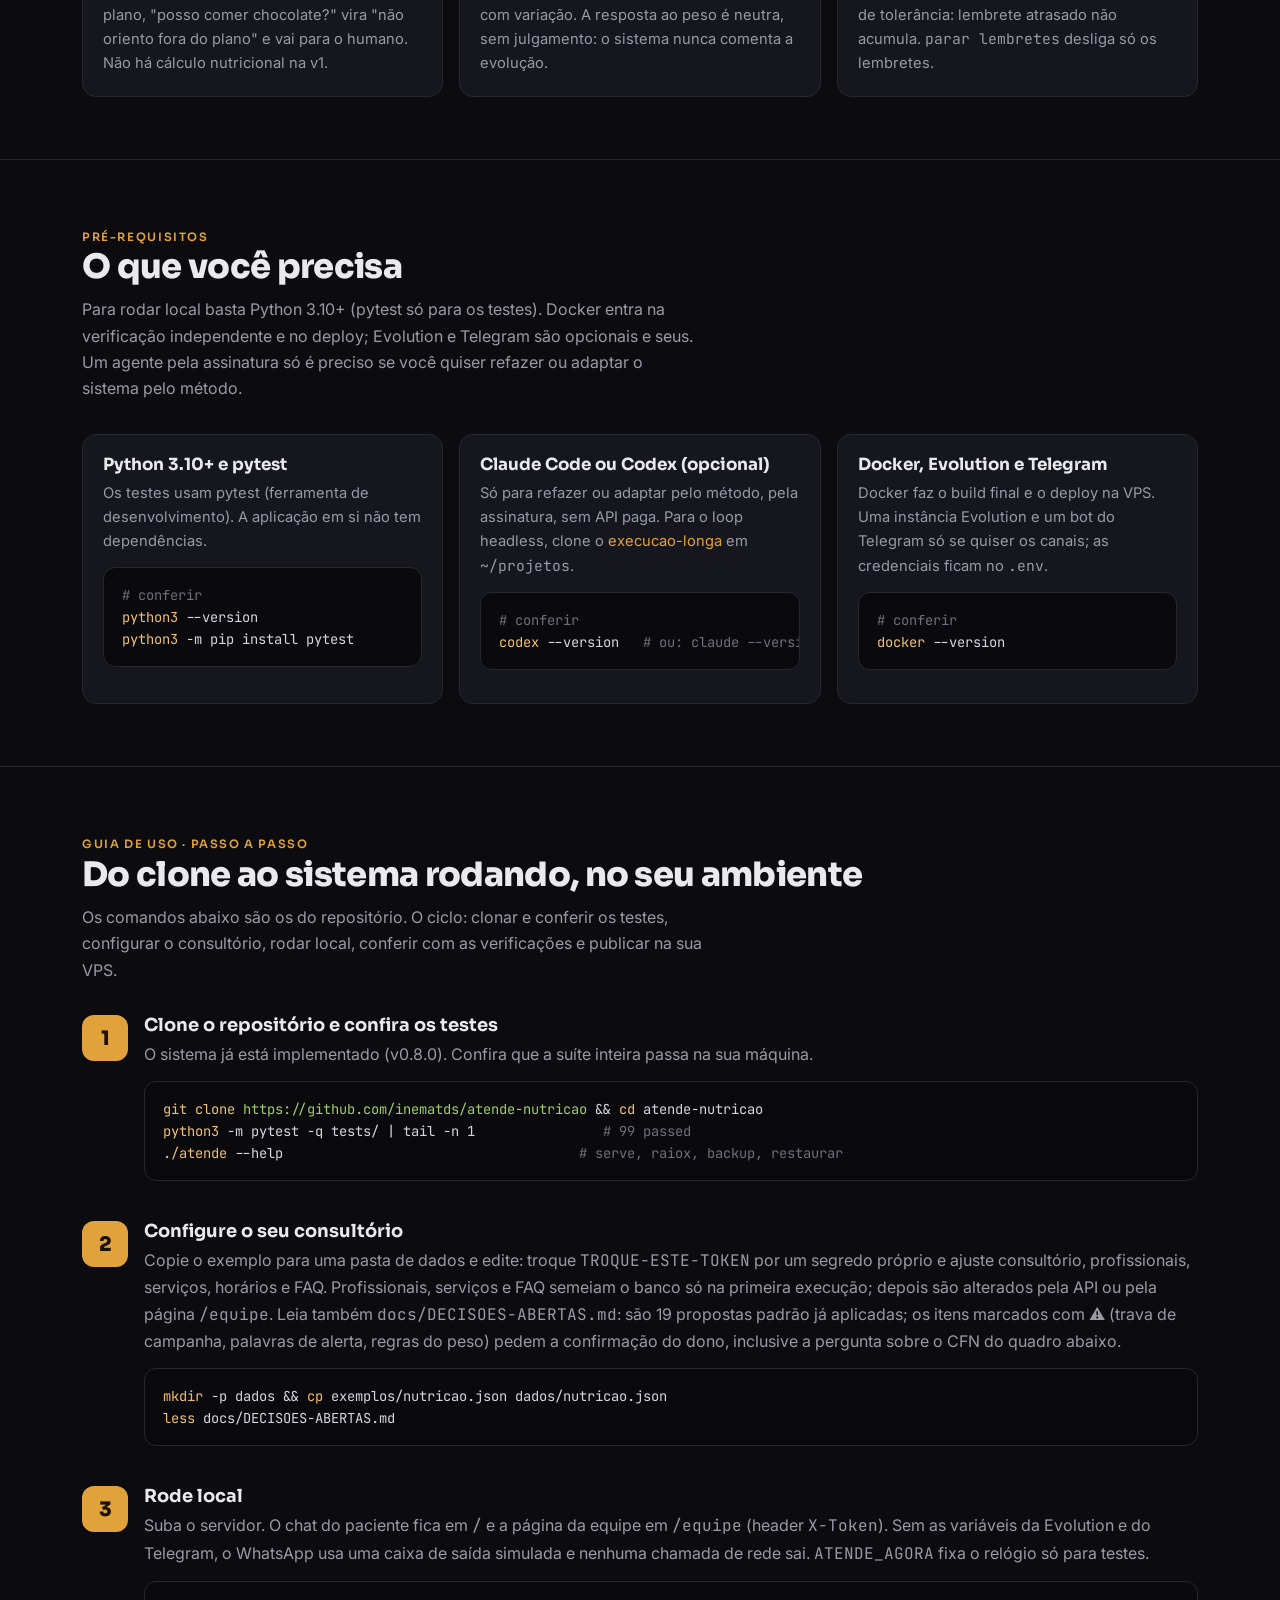
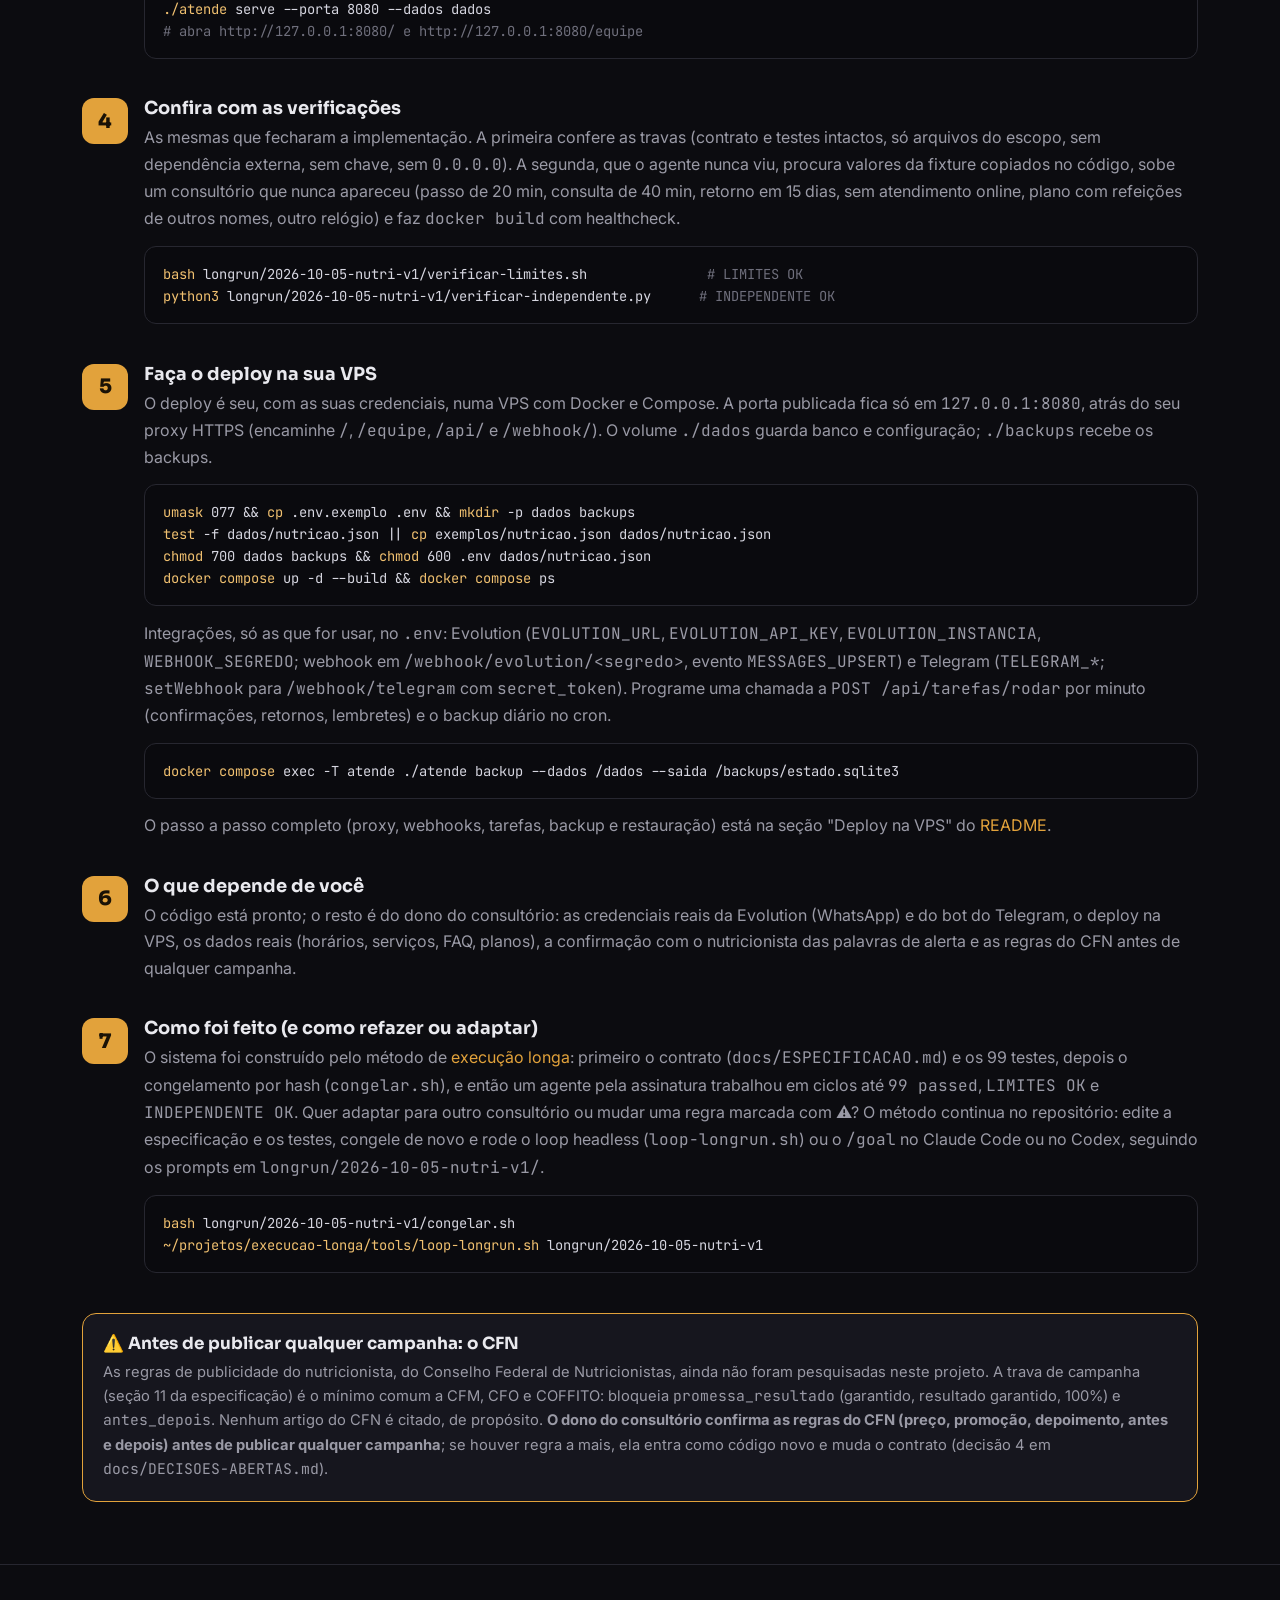
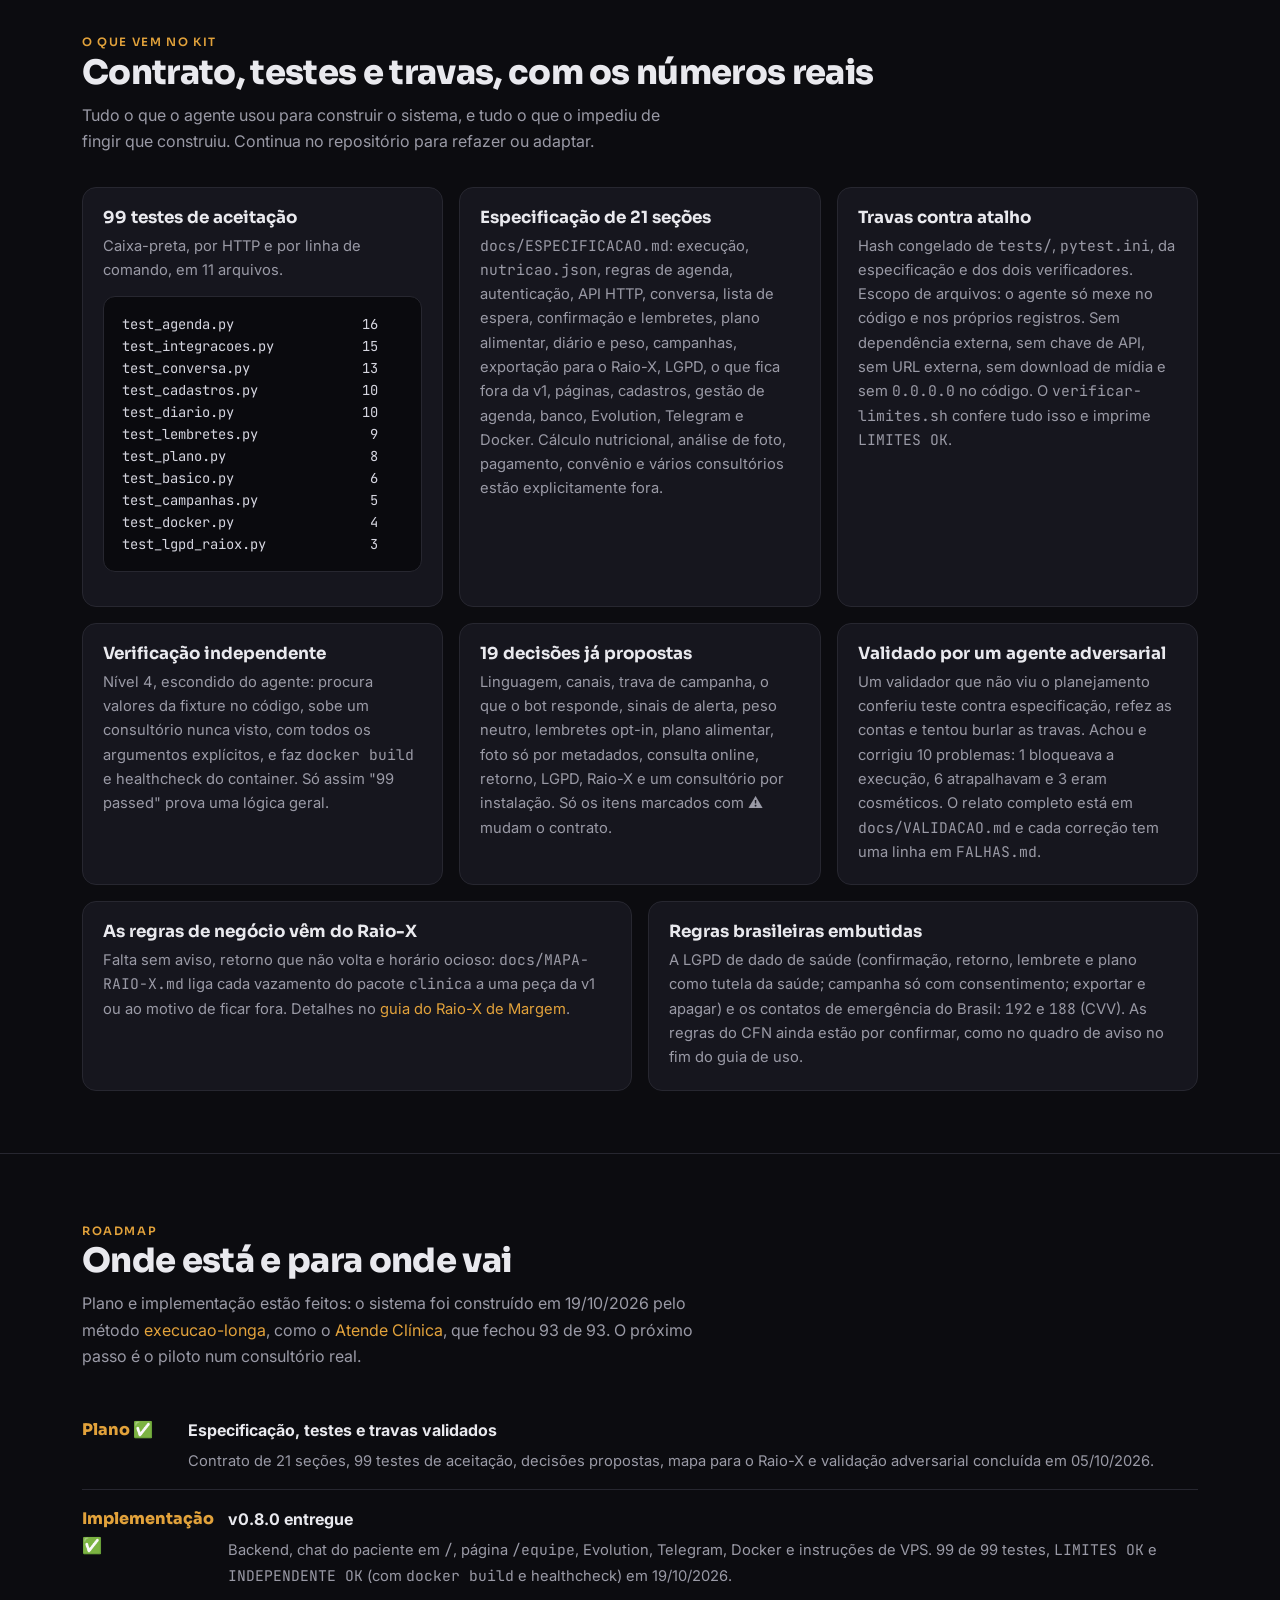
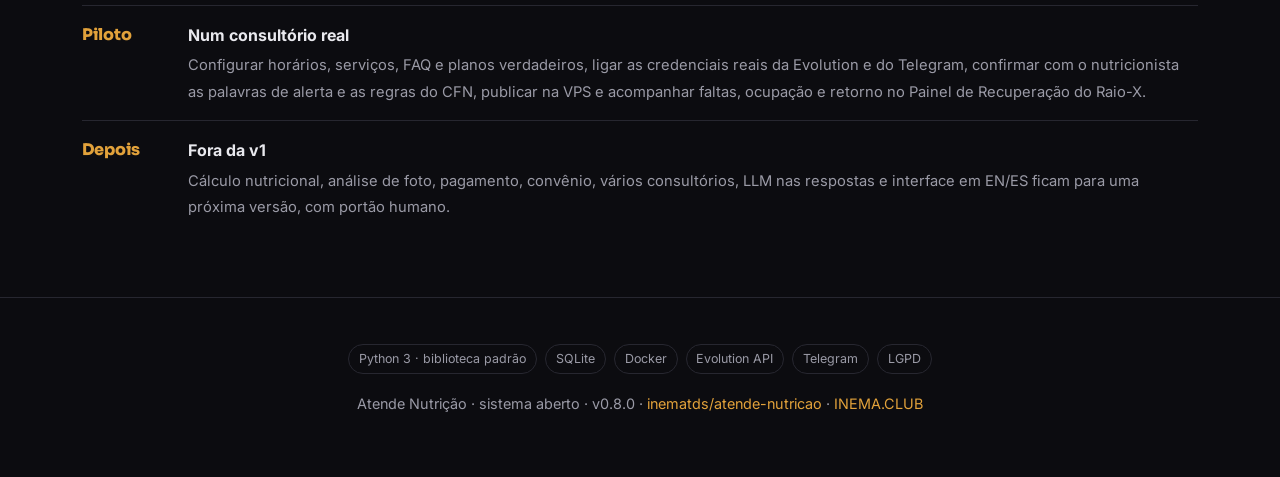
==== commit e04094e5: "guia + README EN/ES: sistema implementado (v1) Co-Authored-By: Claude Opus 5.5 <noreply@anthropic.co" ====
--- a/guia/index.html
+++ b/guia/index.html
@@ -3,8 +3,8 @@
 <head>
 <meta charset="utf-8">
 <meta name="viewport" content="width=device-width, initial-scale=1">
-<title>Atende Nutrição — kit de plano para atendimento de consultório de nutrição: agenda, plano alimentar, diário e equipe no Telegram</title>
-<meta name="description" content="Kit de plano aberto para um sistema de atendimento de consultório de nutrição: especificação, 99 testes de aceitação, travas e prompts para um agente (Claude Code ou Codex) implementar no seu ambiente. O sistema ainda não está implementado.">
+<title>Atende Nutrição — sistema aberto de atendimento de consultório de nutrição: agenda, plano alimentar, diário e equipe no Telegram</title>
+<meta name="description" content="Sistema aberto de atendimento de consultório de nutrição, implementado (v0.8.0, 99/99 testes): agenda presencial e online, plano alimentar, diário, lembretes opt-in, WhatsApp pela Evolution e equipe no Telegram. Roda local com ./atende serve e na VPS com Docker.">
 <link rel="alternate" hreflang="pt-BR" href="https://inematds.github.io/atende-nutricao/guia/">
 <link rel="alternate" hreflang="en" href="https://inematds.github.io/atende-nutricao/guia/en/">
 <link rel="alternate" hreflang="es" href="https://inematds.github.io/atende-nutricao/guia/es/">
@@ -125,9 +125,9 @@
   <div class="glow"></div>
   <div class="wrap">
     <div>
-      <span class="chip">Kit de plano · consultório de nutrição · código aberto</span>
-      <h1>O plano completo para o <span class="amb">paciente</span> seguir o plano</h1>
-      <p class="lead">Especificação, 99 testes de aceitação, travas e prompts para um agente construir, no seu ambiente, o atendimento de um consultório de nutrição: agenda presencial e online com confirmação e retorno, plano alimentar com versões, diário de refeições, água e peso, lembretes opt-in e a equipe no Telegram. O bot nunca prescreve. <strong>O sistema ainda não está implementado: este repositório é o plano, e você roda a implementação.</strong></p>
+      <span class="chip">Sistema implementado · v0.8.0 · 99/99 testes · código aberto</span>
+      <h1>O sistema pronto para o <span class="amb">paciente</span> seguir o plano</h1>
+      <p class="lead">O atendimento de um consultório de nutrição, pronto para rodar no seu ambiente: agenda presencial e online com confirmação e retorno, plano alimentar com versões, diário de refeições, água e peso, lembretes opt-in, chat do paciente e a equipe no Telegram. O bot nunca prescreve. <strong>Implementado em 19/10/2026: v0.8.0, 99 de 99 testes passando e verificação independente com Docker aprovada.</strong></p>
       <div class="cta">
         <a class="btn" href="#guia">Começar o guia</a>
         <a class="btn ghost" href="https://github.com/inematds/atende-nutricao" target="_blank" rel="noopener">Ver no GitHub</a>
@@ -139,12 +139,12 @@
 
 <section id="oque"><div class="wrap">
   <span class="chip">O que é</span>
-  <h2>Um kit para pedir ao agente: do contrato aos 99 testes verdes</h2>
-  <p class="sub">Aqui não há aplicativo pronto. Há o contrato do que o aplicativo deve fazer, a bateria de testes que prova isso e as travas que impedem o agente de trapacear. Quem constrói é o Claude Code ou o Codex, rodando na sua máquina, pela sua assinatura. O irmão <a href="https://inematds.github.io/atende-clinica/guia/" target="_blank" rel="noopener">Atende Clínica</a>, que serviu de base, foi feito exatamente assim e fechou 93 de 93 testes.</p>
+  <h2>Um sistema aberto, construído do contrato aos 99 testes verdes</h2>
+  <p class="sub">O repositório traz o aplicativo pronto (servidor, chat do paciente em <code>/</code>, página da equipe em <code>/equipe</code>, Evolution, Telegram e Docker) e também o contrato que o definiu, a bateria de testes que o prova e as travas que impediram o agente de trapacear. Ele foi construído por um agente pela assinatura, em execução longa, até 99 de 99 testes. O irmão <a href="https://inematds.github.io/atende-clinica/guia/" target="_blank" rel="noopener">Atende Clínica</a>, que serviu de base, foi feito do mesmo jeito e fechou 93 de 93.</p>
   <figure style="margin:0 0 26px;border-radius:16px;overflow:hidden;border:1px solid var(--line);box-shadow:0 30px 80px -30px #000"><img src="assets/banner-grade.jpg" alt="Agenda presencial e online, plano alimentar com versões, diário de refeições, água e peso, lembretes opt-in, alertas 192 e 188, LGPD de dado de saúde e equipe no Telegram" loading="lazy" style="width:100%;display:block"></figure>
   <div class="grid g3">
-    <div class="card"><h3>🥗 O sistema que sai do plano</h3><p>Agenda de primeira consulta e retornos, presencial ou online (o link é informado pela equipe), sem horário duplo. Plano alimentar registrado pelo nutricionista, com versões, e um bot que responde só o que está no plano daquele paciente. Python 3 só com biblioteca padrão e SQLite, para um consultório por instalação.</p></div>
-    <div class="card"><h3>📦 O kit</h3><p>Especificação de 21 seções, 99 testes caixa-preta, 19 decisões já propostas, mapa para o Raio-X, prompts para <code>/goal</code> e para o loop headless, e as travas que congelam o contrato. Um validador adversarial já passou por tudo e corrigiu 10 problemas, 1 deles travaria a execução.</p></div>
+    <div class="card"><h3>🥗 O sistema</h3><p>Agenda de primeira consulta e retornos, presencial ou online (o link é informado pela equipe), sem horário duplo. Plano alimentar registrado pelo nutricionista, com versões, e um bot que responde só o que está no plano daquele paciente. Python 3 só com biblioteca padrão e SQLite, para um consultório por instalação.</p></div>
+    <div class="card"><h3>📦 O método junto</h3><p>Especificação de 21 seções, 99 testes caixa-preta, 19 decisões propostas, mapa para o Raio-X, os prompts de <code>/goal</code> e do loop headless usados na construção e as travas que congelaram o contrato. Antes da execução, um validador adversarial corrigiu 10 problemas no plano, 1 deles travaria a execução.</p></div>
     <div class="card"><h3>📈 Fonte: Raio-X de Margem</h3><p>Faltas, retorno que não acontece e horário ocioso são os vazamentos que a agenda ataca. O sistema devolve <code>atendimentos_mes</code>, <code>falta_pct</code>, <code>ocupacao_pct</code>, <code>clientes_novos_mes</code> e <code>retorno_atual_pct</code> para o painel do <a href="https://inematds.github.io/raio-x-margem/guia/" target="_blank" rel="noopener">Raio-X de Margem</a>, que é a fonte das regras de negócio.</p></div>
   </div>
   <div class="grid g3" style="margin-top:16px">
@@ -157,7 +157,7 @@
 <section id="fluxo"><div class="wrap">
   <span class="chip">Como funciona</span>
   <h2>Do "quero marcar" ao diário do dia a dia</h2>
-  <p class="sub">Este é o fluxo do sistema planejado, o que o agente vai construir. Servidor Python sem dependências, SQLite numa pasta de dados e Docker para a VPS. Evolution e Telegram entram só por variáveis de ambiente; sem elas, a caixa de saída é simulada e nenhuma chamada de rede sai.</p>
+  <p class="sub">Este é o fluxo do sistema implementado. Servidor Python sem dependências, SQLite numa pasta de dados e Docker para a VPS. Evolution e Telegram entram só por variáveis de ambiente; sem elas, a caixa de saída é simulada e nenhuma chamada de rede sai.</p>
   <div class="flow">
     <span>Chat do site ou WhatsApp (Evolution)</span><span class="arr">→</span>
     <span>Agendar: presencial ou online</span><span class="arr">→</span>
@@ -181,12 +181,12 @@
 <section id="pre"><div class="wrap">
   <span class="chip">Pré-requisitos</span>
   <h2>O que você precisa</h2>
-  <p class="sub">Para rodar o plano basta Python para os testes e um agente logado pela assinatura. Docker só entra na verificação final e no deploy; Evolution e Telegram são opcionais e seus.</p>
+  <p class="sub">Para rodar local basta Python 3.10+ (pytest só para os testes). Docker entra na verificação independente e no deploy; Evolution e Telegram são opcionais e seus. Um agente pela assinatura só é preciso se você quiser refazer ou adaptar o sistema pelo método.</p>
   <div class="grid g3">
-    <div class="card"><h3>Python 3.10+ e pytest</h3><p>Os testes usam pytest (ferramenta de desenvolvimento). A aplicação em si não terá dependências.</p><pre><span class="c"># conferir</span>
+    <div class="card"><h3>Python 3.10+ e pytest</h3><p>Os testes usam pytest (ferramenta de desenvolvimento). A aplicação em si não tem dependências.</p><pre><span class="c"># conferir</span>
 <span class="k">python3</span> --version
 <span class="k">python3</span> -m pip install pytest</pre></div>
-    <div class="card"><h3>Claude Code ou Codex</h3><p>Pela assinatura, sem API paga. Para o loop headless, clone o <a href="https://github.com/inematds/execucao-longa" target="_blank" rel="noopener">execucao-longa</a> em <code>~/projetos</code>.</p><pre><span class="c"># conferir</span>
+    <div class="card"><h3>Claude Code ou Codex (opcional)</h3><p>Só para refazer ou adaptar pelo método, pela assinatura, sem API paga. Para o loop headless, clone o <a href="https://github.com/inematds/execucao-longa" target="_blank" rel="noopener">execucao-longa</a> em <code>~/projetos</code>.</p><pre><span class="c"># conferir</span>
 <span class="k">codex</span> --version   <span class="c"># ou: claude --version</span></pre></div>
     <div class="card"><h3>Docker, Evolution e Telegram</h3><p>Docker faz o build final e o deploy na VPS. Uma instância Evolution e um bot do Telegram só se quiser os canais; as credenciais ficam no <code>.env</code>.</p><pre><span class="c"># conferir</span>
 <span class="k">docker</span> --version</pre></div>
@@ -195,72 +195,69 @@
 
 <section id="guia"><div class="wrap">
   <span class="chip">Guia de uso · passo a passo</span>
-  <h2>Do clone ao sistema implementado, no seu ambiente</h2>
-  <p class="sub">Os comandos abaixo são os do repositório. O ciclo: responder as decisões, congelar o contrato, rodar o agente até <code>99 passed</code> e <code>LIMITES OK</code>, e conferir com a verificação independente.</p>
+  <h2>Do clone ao sistema rodando, no seu ambiente</h2>
+  <p class="sub">Os comandos abaixo são os do repositório. O ciclo: clonar e conferir os testes, configurar o consultório, rodar local, conferir com as verificações e publicar na sua VPS.</p>
 
   <div class="step"><div class="b">1</div><div>
-    <h3>Clone o repositório</h3>
-    <p>Ainda não há <code>./atende</code>: o repositório só tem o plano. Confira que a suíte é coletada sem erro e que nada passa ainda (faltando a implementação, os testes falham ou dão erro, e isso é o esperado).</p>
+    <h3>Clone o repositório e confira os testes</h3>
+    <p>O sistema já está implementado (v0.8.0). Confira que a suíte inteira passa na sua máquina.</p>
 <pre><span class="k">git clone</span> <span class="s">https://github.com/inematds/atende-nutricao</span> && <span class="k">cd</span> atende-nutricao
-<span class="k">python3</span> -m pytest -q --collect-only | tail -n 1   <span class="c"># 99 tests collected</span>
-<span class="k">python3</span> -m pytest -q | tail -n 1                  <span class="c"># 15 failed, 84 errors (0 passed)</span></pre>
+<span class="k">python3</span> -m pytest -q tests/ | tail -n 1                <span class="c"># 99 passed</span>
+<span class="k">./atende</span> --help                                     <span class="c"># serve, raiox, backup, restaurar</span></pre>
   </div></div>
 
   <div class="step"><div class="b">2</div><div>
-    <h3>Responda as decisões abertas</h3>
-    <p>Leia <code>docs/DECISOES-ABERTAS.md</code>: são 19 propostas padrão já aplicadas na especificação e nos testes. Responder "ok em tudo" destrava a execução. Se mudar algo marcado com ⚠ (por exemplo a trava de campanha, as palavras de alerta ou as regras do peso), edite <code>docs/ESPECIFICACAO.md</code> e os testes antes de congelar. Para um piloto real, troque também <code>exemplos/nutricao.json</code> pelos seus horários, serviços, FAQ e plano de exemplo. Responda também a pergunta sobre o CFN, descrita no quadro abaixo.</p>
-<pre><span class="k">less</span> docs/DECISOES-ABERTAS.md</pre>
+    <h3>Configure o seu consultório</h3>
+    <p>Copie o exemplo para uma pasta de dados e edite: troque <code>TROQUE-ESTE-TOKEN</code> por um segredo próprio e ajuste consultório, profissionais, serviços, horários e FAQ. Profissionais, serviços e FAQ semeiam o banco só na primeira execução; depois são alterados pela API ou pela página <code>/equipe</code>. Leia também <code>docs/DECISOES-ABERTAS.md</code>: são 19 propostas padrão já aplicadas; os itens marcados com ⚠ (trava de campanha, palavras de alerta, regras do peso) pedem a confirmação do dono, inclusive a pergunta sobre o CFN do quadro abaixo.</p>
+<pre><span class="k">mkdir</span> -p dados && <span class="k">cp</span> exemplos/nutricao.json dados/nutricao.json
+<span class="k">less</span> docs/DECISOES-ABERTAS.md</pre>
   </div></div>
 
   <div class="step"><div class="b">3</div><div>
-    <h3>Congele o contrato</h3>
-    <p>Com tudo commitado, o script grava o hash de <code>tests/</code>, <code>pytest.ini</code>, da especificação e dos dois verificadores, mais o commit-base em <code>hash-congelado.txt</code>, e faz um commit. Daí em diante, qualquer mudança nos testes é detectada. Se houver alteração pendente, o script para e pede o commit antes.</p>
-<pre><span class="k">git add</span> -A && <span class="k">git commit</span> -m <span class="s">"contrato v1"</span>
-<span class="k">bash</span> longrun/2026-10-05-nutri-v1/congelar.sh</pre>
+    <h3>Rode local</h3>
+    <p>Suba o servidor. O chat do paciente fica em <code>/</code> e a página da equipe em <code>/equipe</code> (header <code>X-Token</code>). Sem as variáveis da Evolution e do Telegram, o WhatsApp usa uma caixa de saída simulada e nenhuma chamada de rede sai. <code>ATENDE_AGORA</code> fixa o relógio só para testes.</p>
+<pre><span class="k">./atende</span> serve --porta 8080 --dados dados
+<span class="c"># abra http://127.0.0.1:8080/ e http://127.0.0.1:8080/equipe</span></pre>
   </div></div>
 
   <div class="step"><div class="b">4</div><div>
-    <h3>Rode o agente (escolha um caminho)</h3>
-    <p><strong>a) Loop headless com o Codex (recomendado).</strong> O <code>loop.env</code> define 20 ciclos de 30 min, 8 GB por ciclo, parada após 3 ciclos sem avanço, modelo <code>gpt-6-astra</code> e <code>CODEX_ARGS="-c sandbox_workspace_write.network_access=true"</code>: sem isso o sandbox do Codex bloqueia o servidor local dos testes.</p>
-<pre><span class="k">~/projetos/execucao-longa/tools/loop-longrun.sh</span> longrun/2026-10-05-nutri-v1</pre>
-    <p><strong>b) <code>/goal</code> no Claude Code.</strong> Abra uma sessão nova do Claude Code na pasta do projeto e siga <code>longrun/2026-10-05-nutri-v1/prompt-goal-claude.md</code>: cole a condição de <code>/goal</code> (a saída precisa mostrar <code>99 passed</code> e <code>LIMITES OK</code>) e, como primeira mensagem, o bloco de <code>prompt-goal-codex.md</code> a partir de <code>RESULTADO:</code>.</p>
-<pre><span class="k">claude</span>   <span class="c"># sessão nova, dentro de atende-nutricao</span></pre>
-    <p><strong>c) Codex TUI aberto.</strong> Cole o conteúdo de <code>longrun/2026-10-05-nutri-v1/prompt-goal-codex.md</code>.</p>
-<pre><span class="k">codex</span> -c sandbox_workspace_write.network_access=true</pre>
+    <h3>Confira com as verificações</h3>
+    <p>As mesmas que fecharam a implementação. A primeira confere as travas (contrato e testes intactos, só arquivos do escopo, sem dependência externa, sem chave, sem <code>0.0.0.0</code>). A segunda, que o agente nunca viu, procura valores da fixture copiados no código, sobe um consultório que nunca apareceu (passo de 20 min, consulta de 40 min, retorno em 15 dias, sem atendimento online, plano com refeições de outros nomes, outro relógio) e faz <code>docker build</code> com healthcheck.</p>
+<pre><span class="k">bash</span> longrun/2026-10-05-nutri-v1/verificar-limites.sh               <span class="c"># LIMITES OK</span>
+<span class="k">python3</span> longrun/2026-10-05-nutri-v1/verificar-independente.py      <span class="c"># INDEPENDENTE OK</span></pre>
   </div></div>
 
   <div class="step"><div class="b">5</div><div>
-    <h3>Acompanhe</h3>
-    <p>No loop, o <code>loop.log</code> mostra cada ciclo e <code>progress.md</code> traz uma linha por checkpoint. O código de saída do loop diz o que houve: <code>0</code> concluído (o teste final passou), <code>1</code> teto de ciclos atingido, <code>2</code> parado por 3 ciclos sem avanço, <code>3</code> outro loop já roda na pasta. Teste em conflito com a especificação vai para <code>failures.md</code>: é portão humano, e o agente não deve ajustar teste nem especificação.</p>
-<pre><span class="k">tail</span> -f longrun/2026-10-05-nutri-v1/loop.log
-<span class="k">cat</span> longrun/2026-10-05-nutri-v1/state.md</pre>
+    <h3>Faça o deploy na sua VPS</h3>
+    <p>O deploy é seu, com as suas credenciais, numa VPS com Docker e Compose. A porta publicada fica só em <code>127.0.0.1:8080</code>, atrás do seu proxy HTTPS (encaminhe <code>/</code>, <code>/equipe</code>, <code>/api/</code> e <code>/webhook/</code>). O volume <code>./dados</code> guarda banco e configuração; <code>./backups</code> recebe os backups.</p>
+<pre><span class="k">umask</span> 077 && <span class="k">cp</span> .env.exemplo .env && <span class="k">mkdir</span> -p dados backups
+<span class="k">test</span> -f dados/nutricao.json || <span class="k">cp</span> exemplos/nutricao.json dados/nutricao.json
+<span class="k">chmod</span> 700 dados backups && <span class="k">chmod</span> 600 .env dados/nutricao.json
+<span class="k">docker compose</span> up -d --build && <span class="k">docker compose</span> ps</pre>
+    <p>Integrações, só as que for usar, no <code>.env</code>: Evolution (<code>EVOLUTION_URL</code>, <code>EVOLUTION_API_KEY</code>, <code>EVOLUTION_INSTANCIA</code>, <code>WEBHOOK_SEGREDO</code>; webhook em <code>/webhook/evolution/&lt;segredo&gt;</code>, evento <code>MESSAGES_UPSERT</code>) e Telegram (<code>TELEGRAM_*</code>; <code>setWebhook</code> para <code>/webhook/telegram</code> com <code>secret_token</code>). Programe uma chamada a <code>POST /api/tarefas/rodar</code> por minuto (confirmações, retornos, lembretes) e o backup diário no cron.</p>
+<pre><span class="k">docker compose</span> exec -T atende ./atende backup --dados /dados --saida /backups/estado.sqlite3</pre>
+    <p>O passo a passo completo (proxy, webhooks, tarefas, backup e restauração) está na seção "Deploy na VPS" do <a href="https://github.com/inematds/atende-nutricao#deploy-na-vps" target="_blank" rel="noopener">README</a>.</p>
   </div></div>
 
   <div class="step"><div class="b">6</div><div>
-    <h3>Confira com a verificação independente</h3>
-    <p>Quando o agente disser "concluído", rode os três comandos. O último o agente nunca viu: ele procura valores da fixture copiados no código, sobe um consultório que nunca apareceu (passo de 20 min, consulta de 40 min, retorno em 15 dias, sem atendimento online, plano com refeições de outros nomes, outro relógio) e faz <code>docker build</code> com healthcheck. Depois, abra <code>/</code> e <code>/equipe</code> no navegador.</p>
-<pre><span class="k">python3</span> -m pytest -q tests/                                         <span class="c"># 99 passed</span>
-<span class="k">bash</span> longrun/2026-10-05-nutri-v1/verificar-limites.sh               <span class="c"># LIMITES OK</span>
-<span class="k">python3</span> longrun/2026-10-05-nutri-v1/verificar-independente.py      <span class="c"># INDEPENDENTE OK</span></pre>
+    <h3>O que depende de você</h3>
+    <p>O código está pronto; o resto é do dono do consultório: as credenciais reais da Evolution (WhatsApp) e do bot do Telegram, o deploy na VPS, os dados reais (horários, serviços, FAQ, planos), a confirmação com o nutricionista das palavras de alerta e as regras do CFN antes de qualquer campanha.</p>
   </div></div>
 
   <div class="step"><div class="b">7</div><div>
-    <h3>Rode o seu consultório e faça o deploy na VPS</h3>
-    <p>Com o sistema implementado, copie o exemplo, troque <code>TROQUE-ESTE-TOKEN</code> e suba o servidor. O chat do paciente fica em <code>/</code> e a página da equipe em <code>/equipe</code> (header <code>X-Token</code>).</p>
-<pre><span class="k">mkdir</span> -p dados && <span class="k">cp</span> exemplos/nutricao.json dados/nutricao.json
-<span class="k">./atende</span> serve --porta 8080 --dados dados</pre>
-    <p>O deploy é seu, com as suas credenciais. O próprio agente escreve o README de deploy como parte do goal: subir o <code>docker compose</code> (porta só em <code>127.0.0.1:8080</code>, atrás de proxy HTTPS), webhook da Evolution em <code>/webhook/evolution/&lt;segredo&gt;</code> (evento <code>MESSAGES_UPSERT</code>), webhook do Telegram com <code>setWebhook</code> e <code>secret_token</code>, e o backup diário (<code>./atende backup</code> no cron).</p>
-<pre><span class="k">cp</span> .env.exemplo .env && <span class="k">chmod</span> 600 .env   <span class="c"># preencha EVOLUTION_*, TELEGRAM_*, WEBHOOK_SEGREDO</span>
-<span class="k">docker compose</span> up -d --build</pre>
-  </div></div>
-
-  <div class="card" style="border-color:var(--amb)"><h3>⚠️ Antes de publicar qualquer campanha: o CFN</h3><p>As regras de publicidade do nutricionista, do Conselho Federal de Nutricionistas, ainda não foram pesquisadas neste kit. A trava de campanha (seção 11 da especificação) é o mínimo comum a CFM, CFO e COFFITO: bloqueia <code>promessa_resultado</code> (garantido, resultado garantido, 100%) e <code>antes_depois</code>. Nenhum artigo do CFN é citado, de propósito. <strong>O dono do consultório confirma as regras do CFN (preço, promoção, depoimento, antes e depois) antes de publicar qualquer campanha</strong>; se houver regra a mais, ela entra como código novo e muda o contrato (decisão 4 em <code>docs/DECISOES-ABERTAS.md</code>).</p></div>
+    <h3>Como foi feito (e como refazer ou adaptar)</h3>
+    <p>O sistema foi construído pelo método de <a href="https://inematds.github.io/execucao-longa/guia/" target="_blank" rel="noopener">execução longa</a>: primeiro o contrato (<code>docs/ESPECIFICACAO.md</code>) e os 99 testes, depois o congelamento por hash (<code>congelar.sh</code>), e então um agente pela assinatura trabalhou em ciclos até <code>99 passed</code>, <code>LIMITES OK</code> e <code>INDEPENDENTE OK</code>. Quer adaptar para outro consultório ou mudar uma regra marcada com ⚠? O método continua no repositório: edite a especificação e os testes, congele de novo e rode o loop headless (<code>loop-longrun.sh</code>) ou o <code>/goal</code> no Claude Code ou no Codex, seguindo os prompts em <code>longrun/2026-10-05-nutri-v1/</code>.</p>
+<pre><span class="k">bash</span> longrun/2026-10-05-nutri-v1/congelar.sh
+<span class="k">~/projetos/execucao-longa/tools/loop-longrun.sh</span> longrun/2026-10-05-nutri-v1</pre>
+  </div></div>
+
+  <div class="card" style="border-color:var(--amb)"><h3>⚠️ Antes de publicar qualquer campanha: o CFN</h3><p>As regras de publicidade do nutricionista, do Conselho Federal de Nutricionistas, ainda não foram pesquisadas neste projeto. A trava de campanha (seção 11 da especificação) é o mínimo comum a CFM, CFO e COFFITO: bloqueia <code>promessa_resultado</code> (garantido, resultado garantido, 100%) e <code>antes_depois</code>. Nenhum artigo do CFN é citado, de propósito. <strong>O dono do consultório confirma as regras do CFN (preço, promoção, depoimento, antes e depois) antes de publicar qualquer campanha</strong>; se houver regra a mais, ela entra como código novo e muda o contrato (decisão 4 em <code>docs/DECISOES-ABERTAS.md</code>).</p></div>
 </div></section>
 
 <section id="kit"><div class="wrap">
   <span class="chip">O que vem no kit</span>
   <h2>Contrato, testes e travas, com os números reais</h2>
-  <p class="sub">Tudo o que o agente precisa para construir, e tudo o que impede que ele finja ter construído.</p>
+  <p class="sub">Tudo o que o agente usou para construir o sistema, e tudo o que o impediu de fingir que construiu. Continua no repositório para refazer ou adaptar.</p>
   <div class="grid g3">
     <div class="card"><h3>99 testes de aceitação</h3><p>Caixa-preta, por HTTP e por linha de comando, em 11 arquivos.</p><pre>test_agenda.py                16
 test_integracoes.py           15
@@ -288,17 +285,17 @@
 <section id="roadmap"><div class="wrap">
   <span class="chip">Roadmap</span>
   <h2>Onde está e para onde vai</h2>
-  <p class="sub">O plano está pronto e validado. A implementação ainda não existe: ela nasce quando você roda o <code>/goal</code> ou o loop, pelo método <a href="https://inematds.github.io/execucao-longa/guia/" target="_blank" rel="noopener">execucao-longa</a>. O <a href="https://inematds.github.io/atende-clinica/guia/" target="_blank" rel="noopener">Atende Clínica</a> seguiu o mesmo caminho e fechou 93 de 93.</p>
+  <p class="sub">Plano e implementação estão feitos: o sistema foi construído em 19/10/2026 pelo método <a href="https://inematds.github.io/execucao-longa/guia/" target="_blank" rel="noopener">execucao-longa</a>, como o <a href="https://inematds.github.io/atende-clinica/guia/" target="_blank" rel="noopener">Atende Clínica</a>, que fechou 93 de 93. O próximo passo é o piloto num consultório real.</p>
   <div class="phase"><div class="tag">Plano ✅</div><div class="d"><strong>Especificação, testes e travas validados</strong><span>Contrato de 21 seções, 99 testes de aceitação, decisões propostas, mapa para o Raio-X e validação adversarial concluída em 05/10/2026.</span></div></div>
-  <div class="phase"><div class="tag">Implementação</div><div class="d"><strong>Você roda o /goal ou o loop</strong><span>Responder as decisões, congelar o contrato e deixar o agente trabalhar até <code>99 passed</code> e <code>LIMITES OK</code>, depois a verificação independente. Hoje o sistema não está implementado.</span></div></div>
-  <div class="phase"><div class="tag">Piloto</div><div class="d"><strong>Num consultório real</strong><span>Configurar horários, serviços, FAQ e plano de exemplo verdadeiros, confirmar com o nutricionista as palavras de alerta e as regras do CFN, publicar na VPS e acompanhar faltas, ocupação e retorno no Painel de Recuperação do Raio-X.</span></div></div>
+  <div class="phase"><div class="tag">Implementação ✅</div><div class="d"><strong>v0.8.0 entregue</strong><span>Backend, chat do paciente em <code>/</code>, página <code>/equipe</code>, Evolution, Telegram, Docker e instruções de VPS. 99 de 99 testes, <code>LIMITES OK</code> e <code>INDEPENDENTE OK</code> (com <code>docker build</code> e healthcheck) em 19/10/2026.</span></div></div>
+  <div class="phase"><div class="tag">Piloto</div><div class="d"><strong>Num consultório real</strong><span>Configurar horários, serviços, FAQ e planos verdadeiros, ligar as credenciais reais da Evolution e do Telegram, confirmar com o nutricionista as palavras de alerta e as regras do CFN, publicar na VPS e acompanhar faltas, ocupação e retorno no Painel de Recuperação do Raio-X.</span></div></div>
   <div class="phase"><div class="tag">Depois</div><div class="d"><strong>Fora da v1</strong><span>Cálculo nutricional, análise de foto, pagamento, convênio, vários consultórios, LLM nas respostas e interface em EN/ES ficam para uma próxima versão, com portão humano.</span></div></div>
 </div></section>
 
 <footer>
   <div class="wrap">
     <div class="pill">Python 3 · biblioteca padrão</div><div class="pill">SQLite</div><div class="pill">Docker</div><div class="pill">Evolution API</div><div class="pill">Telegram</div><div class="pill">LGPD</div>
-    <p style="margin-top:18px">Atende Nutrição · kit de plano aberto ·
+    <p style="margin-top:18px">Atende Nutrição · sistema aberto · v0.8.0 ·
       <a href="https://github.com/inematds/atende-nutricao">inematds/atende-nutricao</a> ·
       <a href="https://inema.club">INEMA.CLUB</a></p>
   </div>
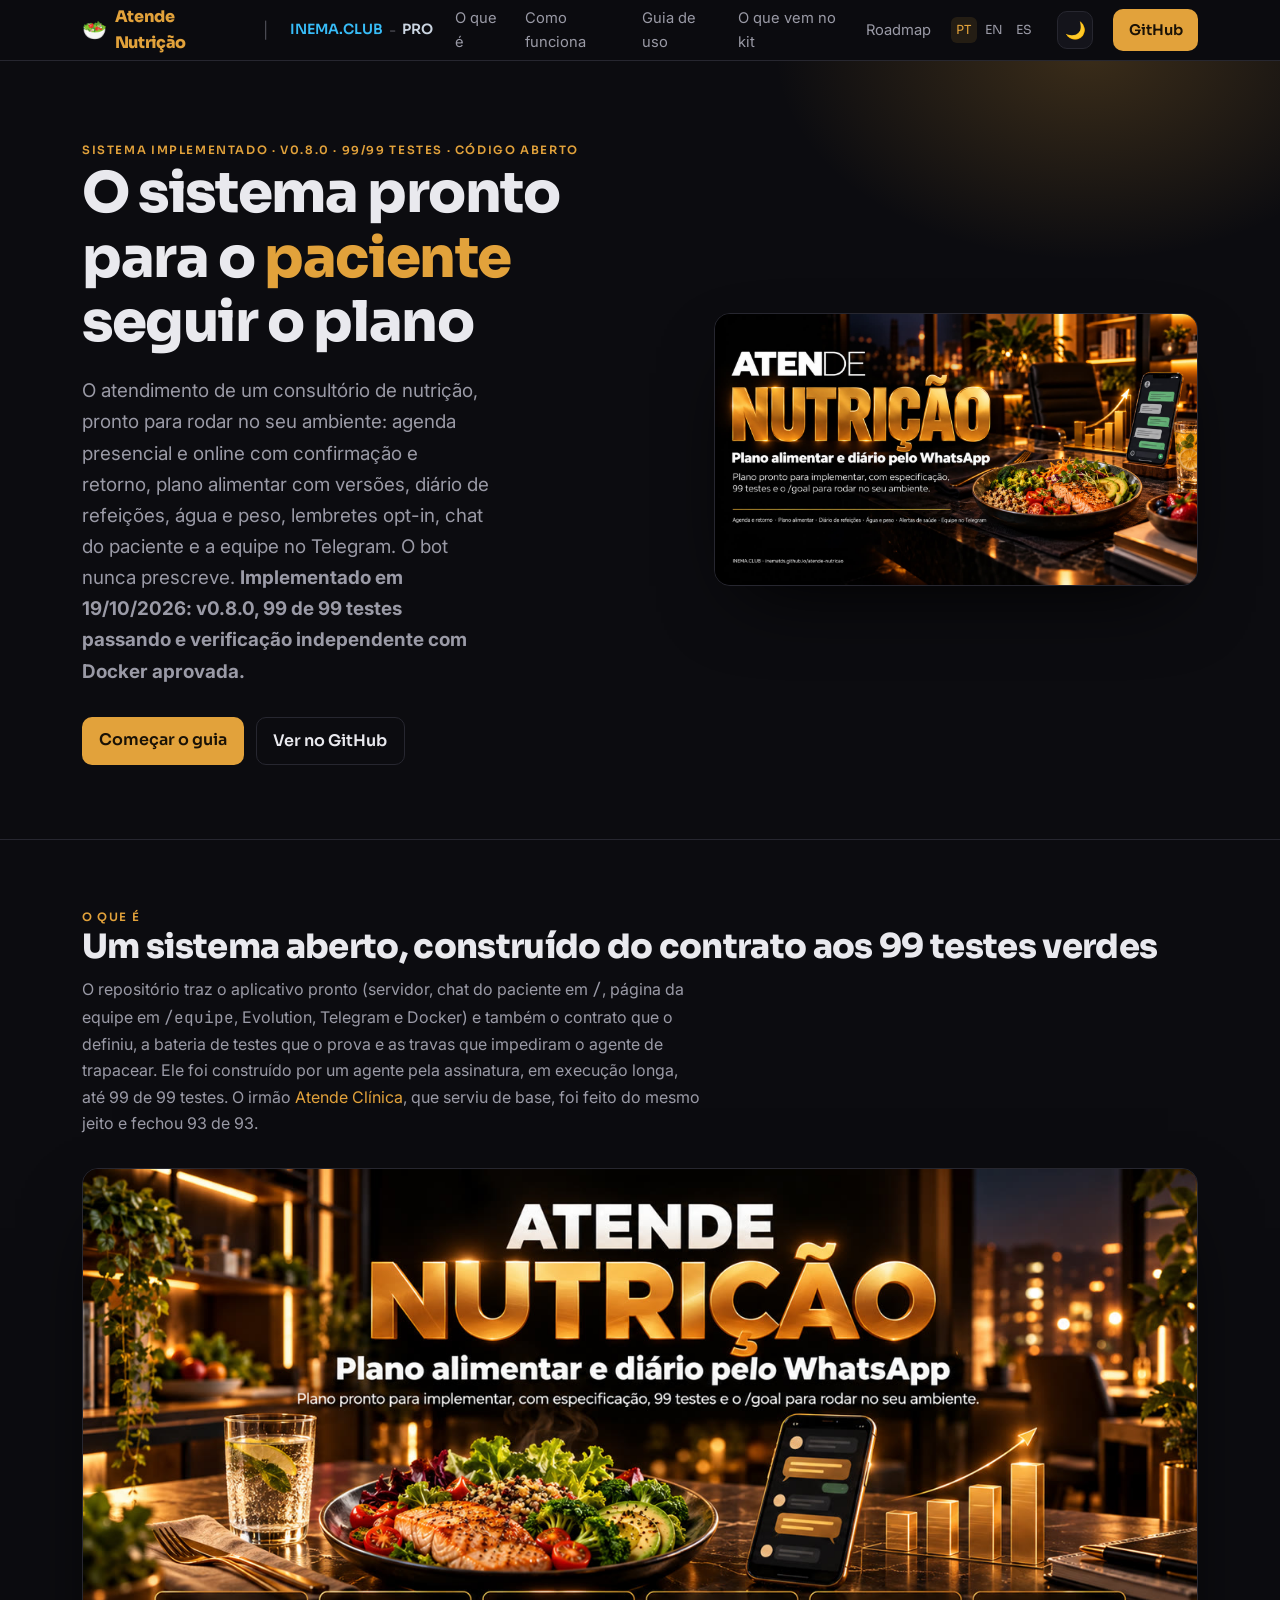
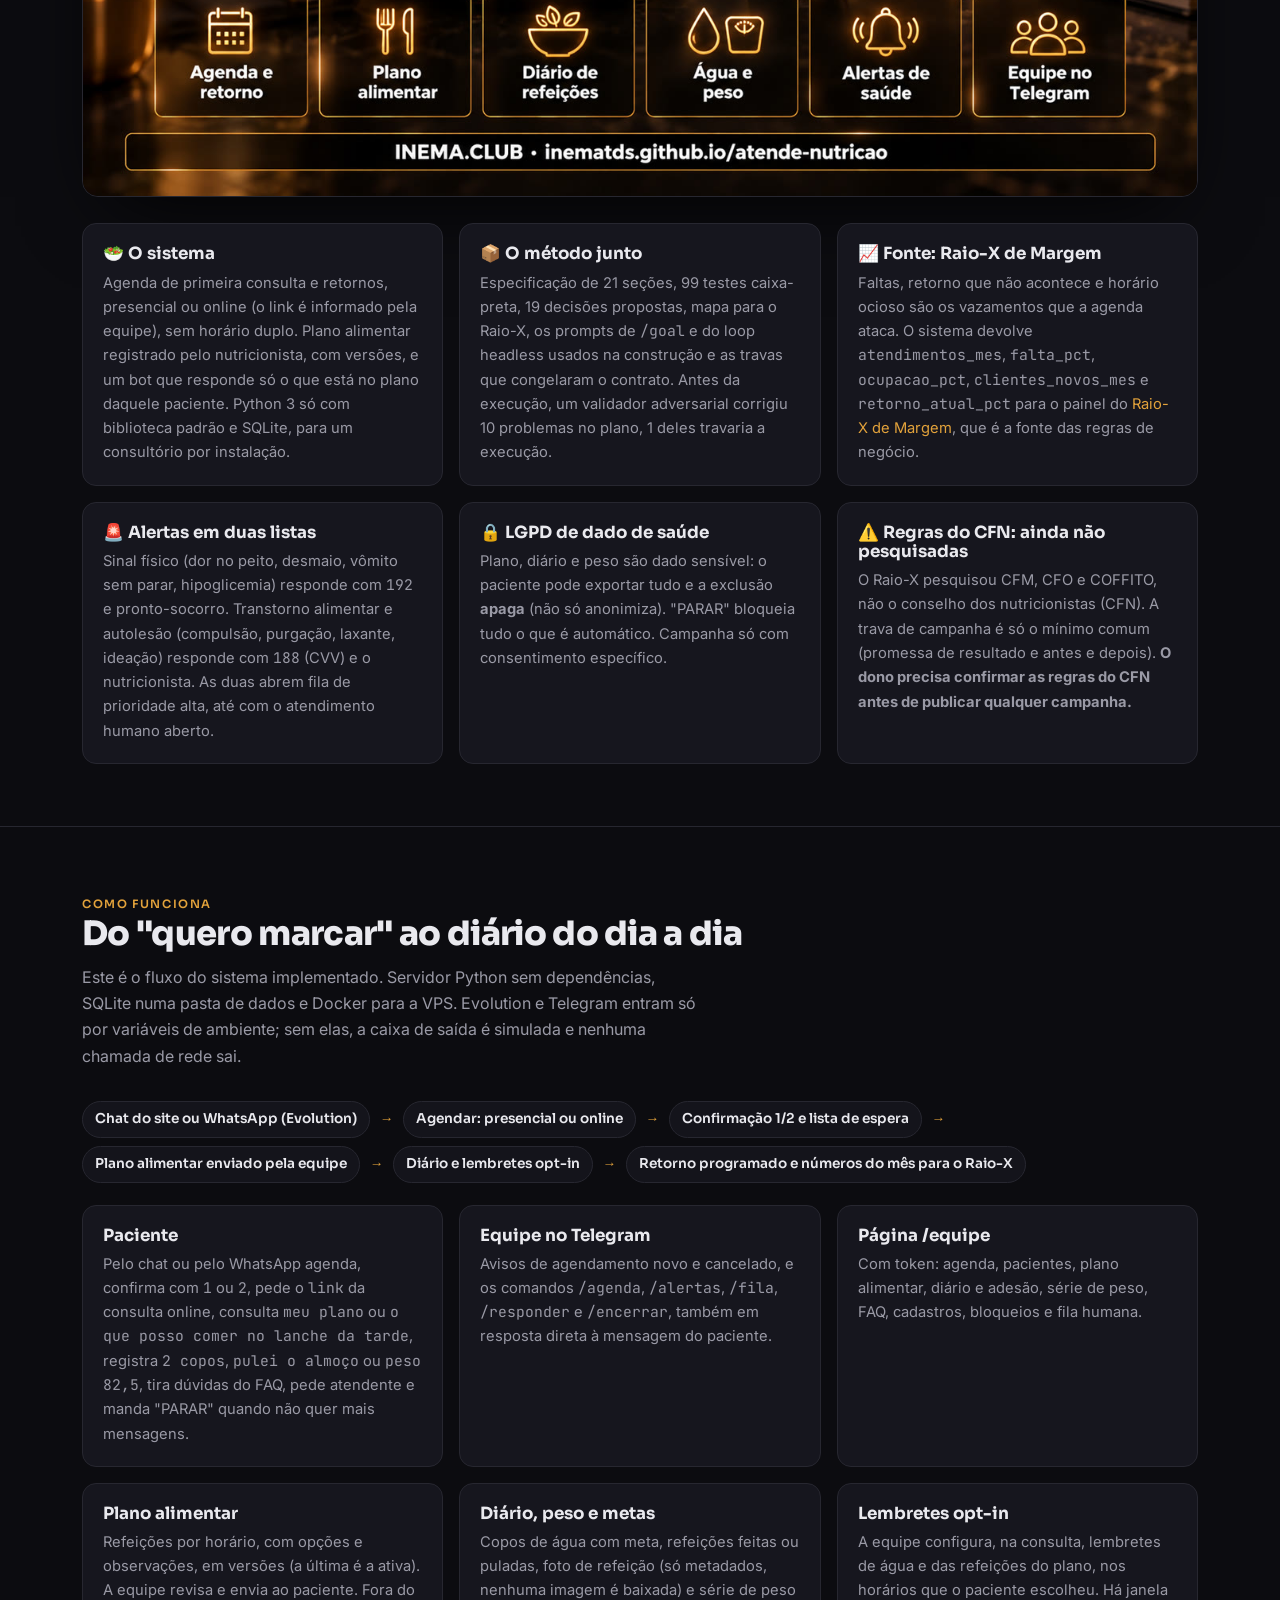
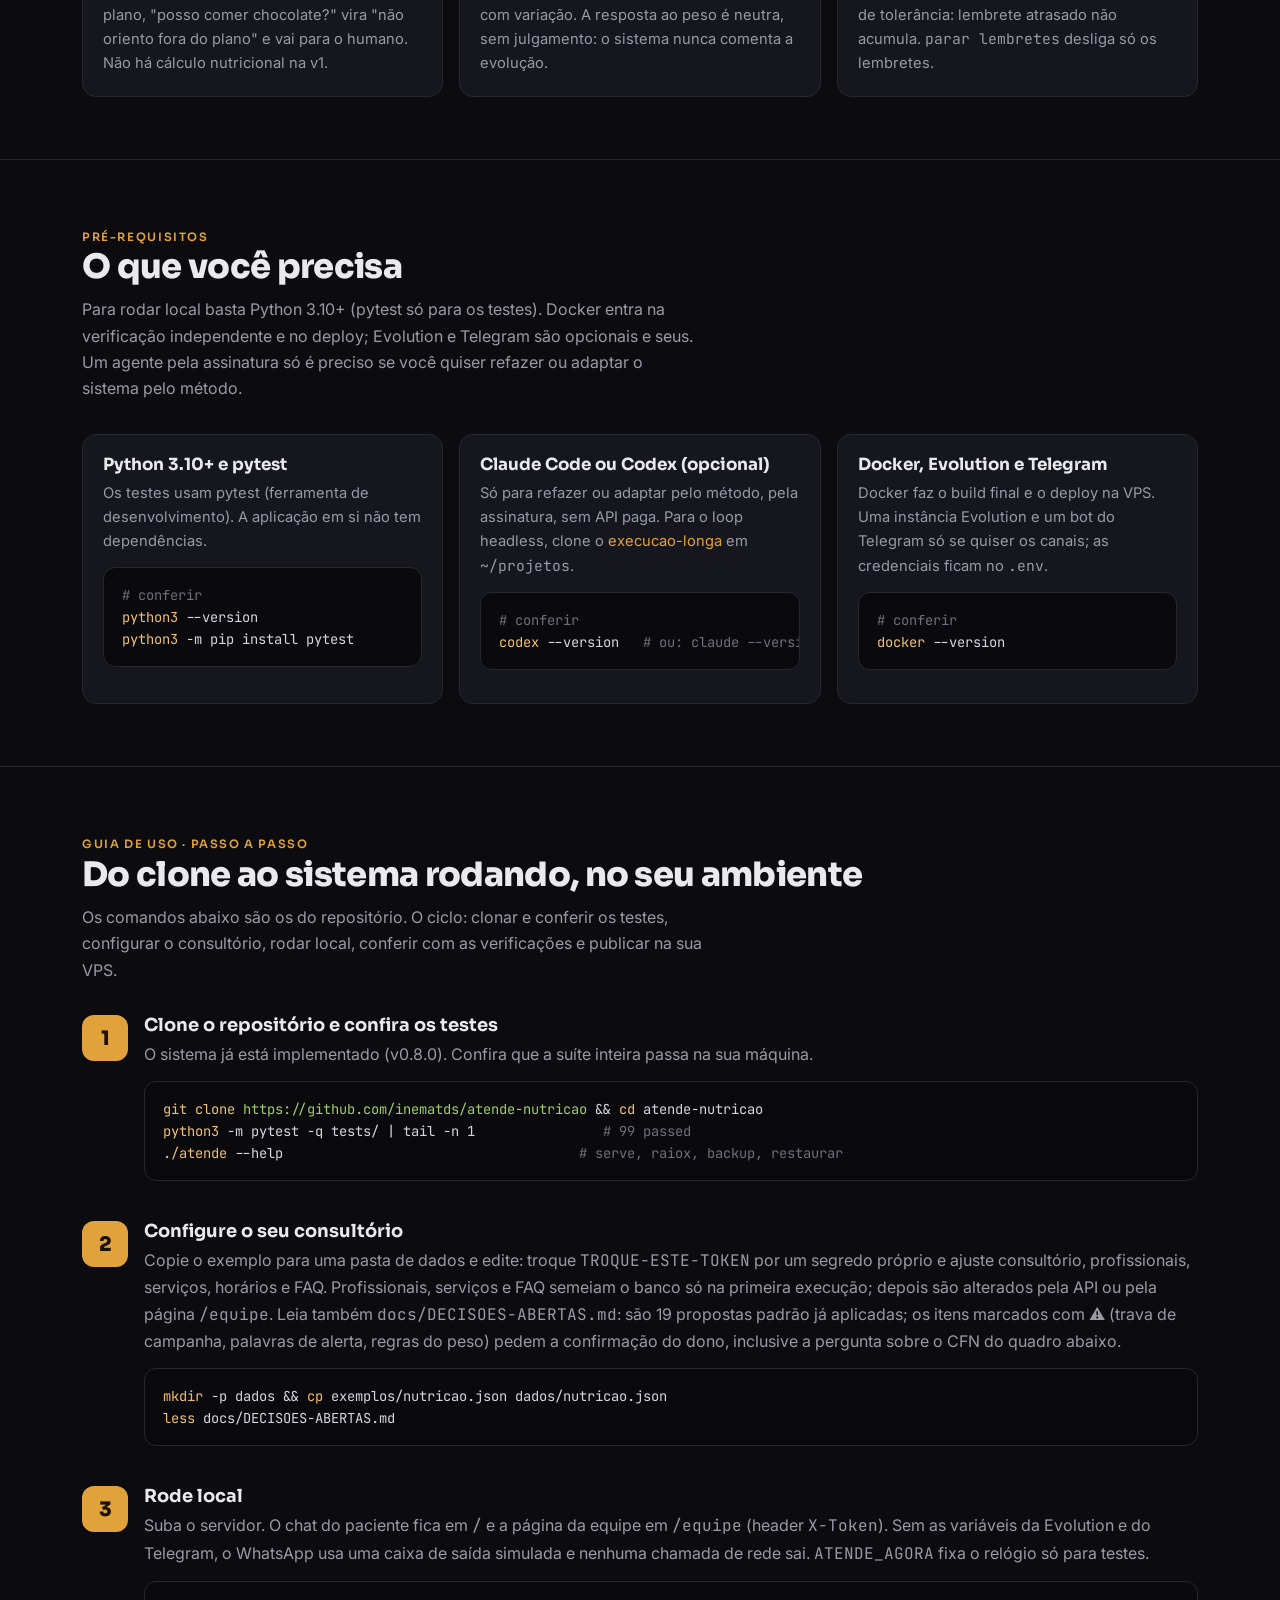
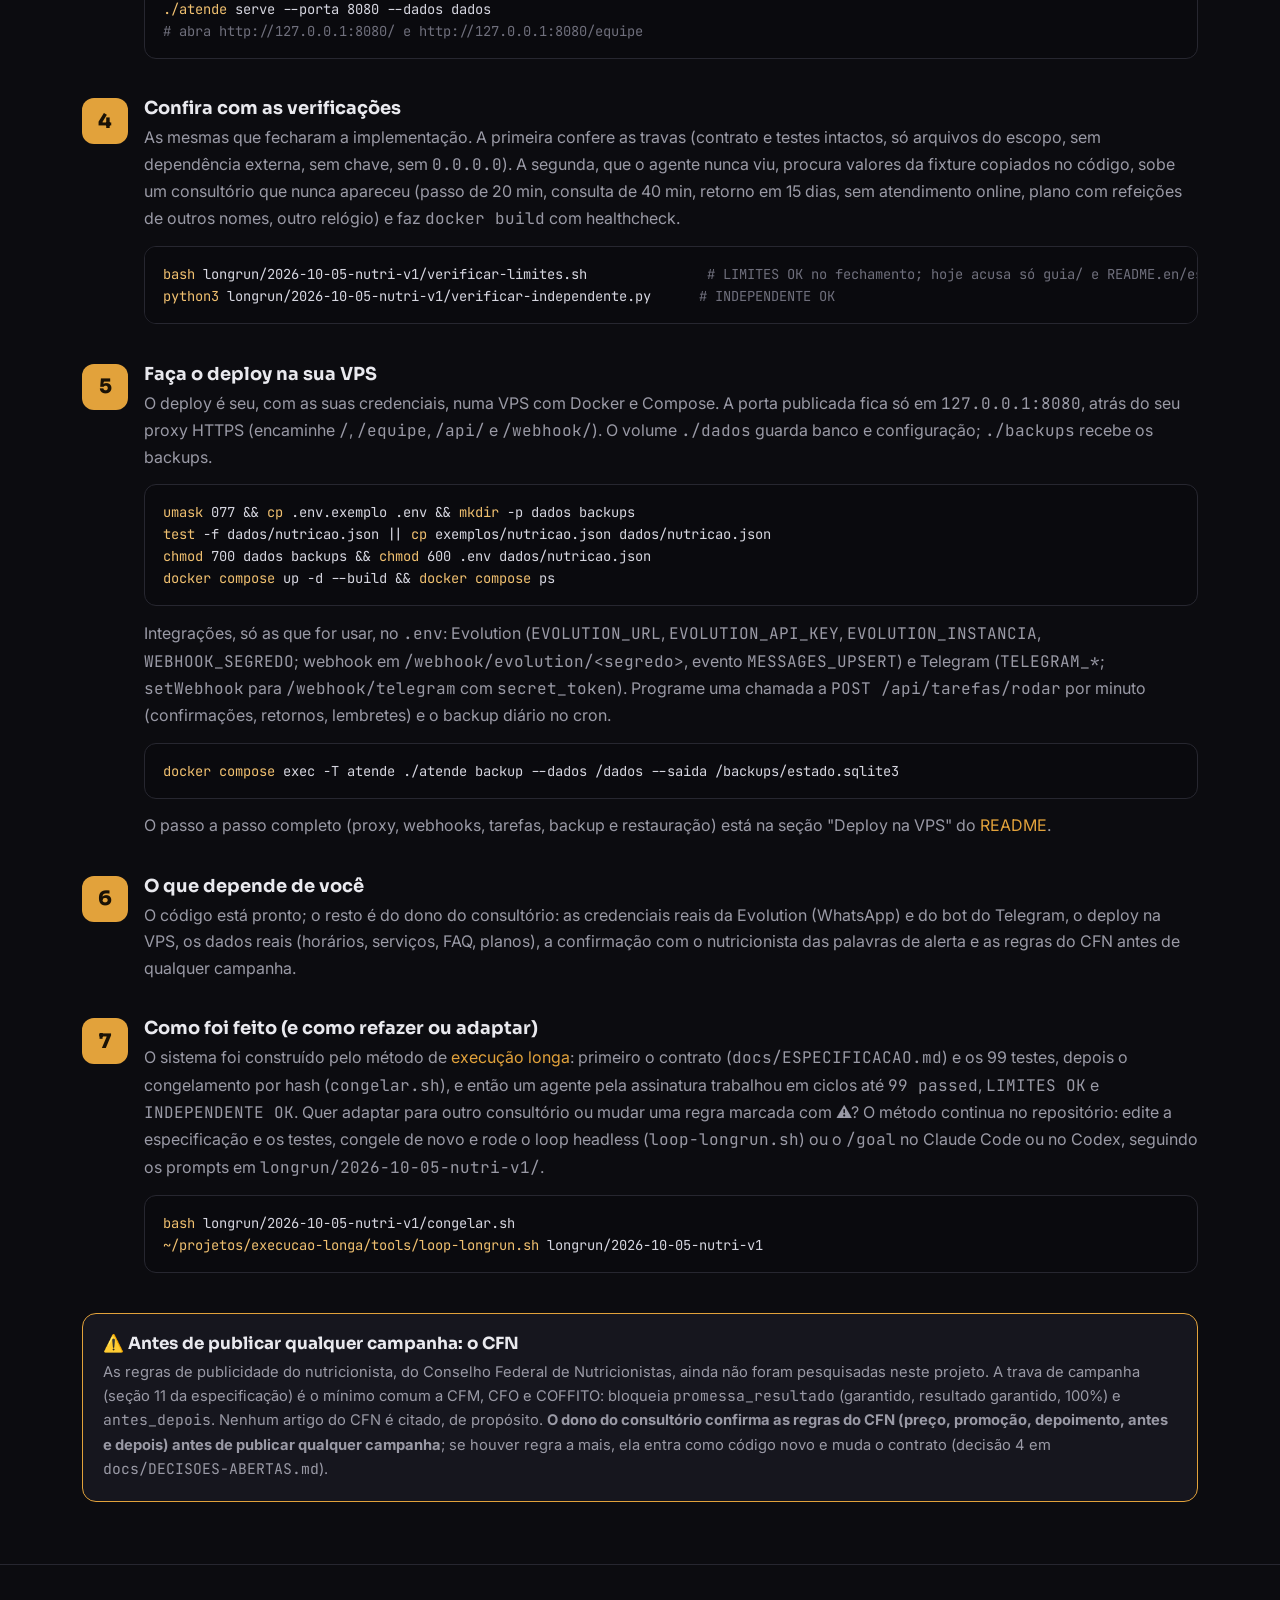
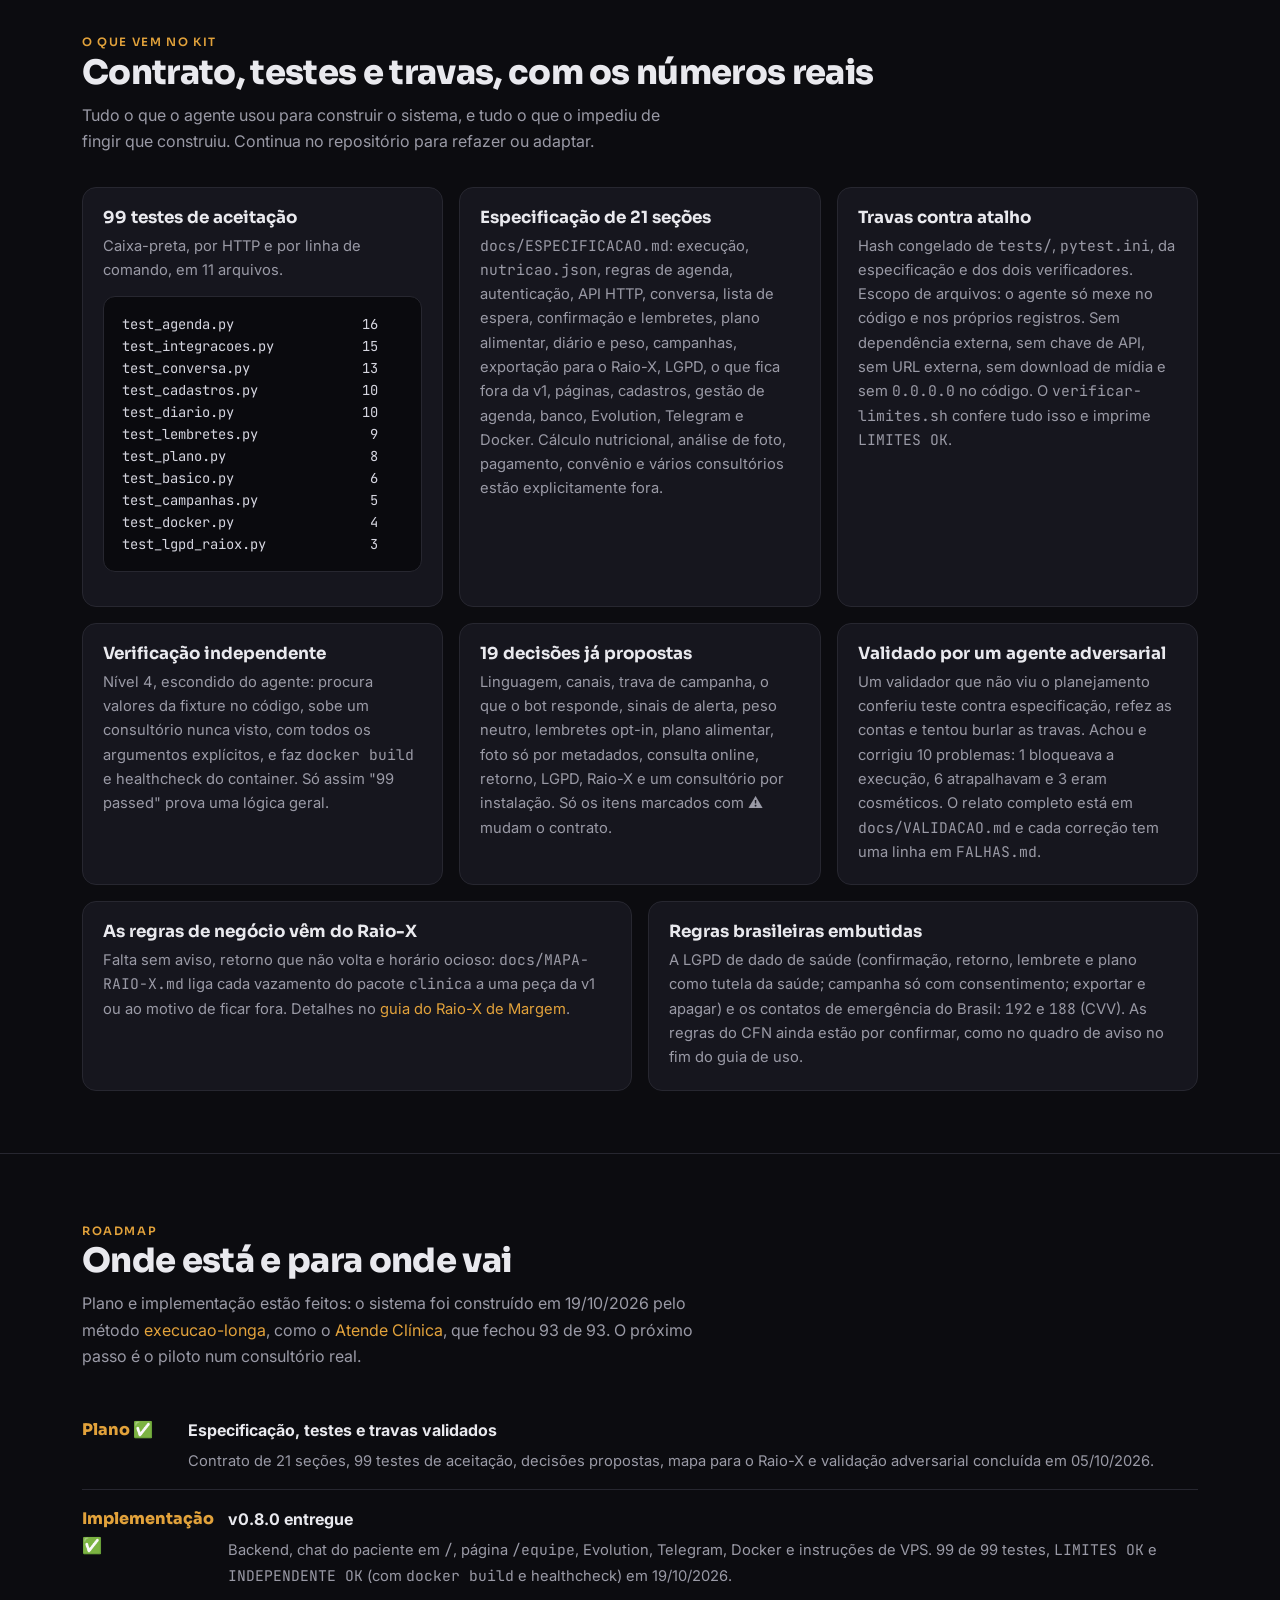
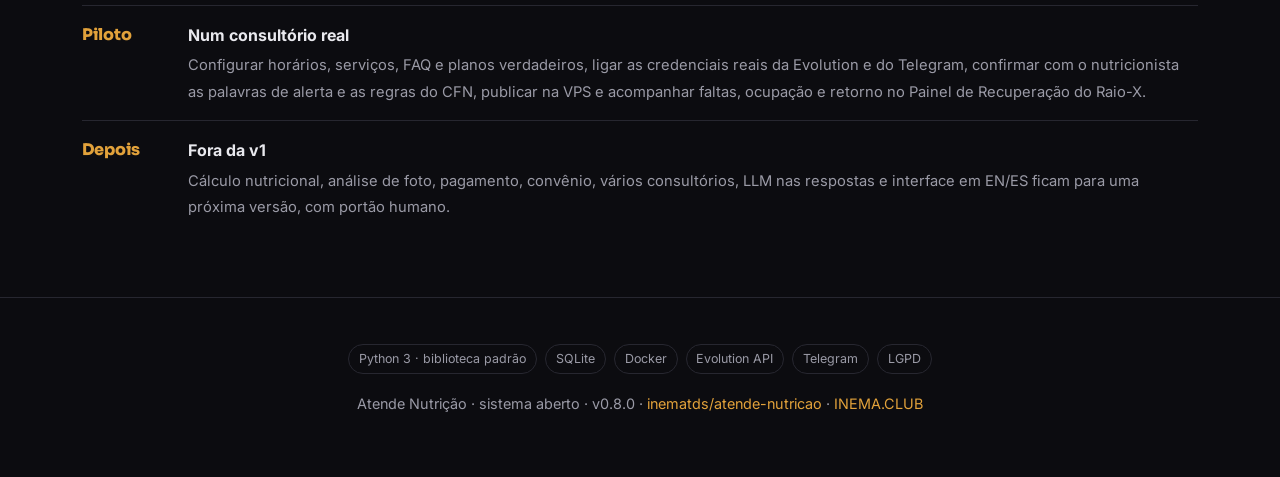
==== commit 8d014464: "guia/README: verificar-limites acusa docs pós-fechamento (esperado) Co-Authored-By: Claude Opus 5.5 " ====
--- a/guia/index.html
+++ b/guia/index.html
@@ -223,7 +223,7 @@
   <div class="step"><div class="b">4</div><div>
     <h3>Confira com as verificações</h3>
     <p>As mesmas que fecharam a implementação. A primeira confere as travas (contrato e testes intactos, só arquivos do escopo, sem dependência externa, sem chave, sem <code>0.0.0.0</code>). A segunda, que o agente nunca viu, procura valores da fixture copiados no código, sobe um consultório que nunca apareceu (passo de 20 min, consulta de 40 min, retorno em 15 dias, sem atendimento online, plano com refeições de outros nomes, outro relógio) e faz <code>docker build</code> com healthcheck.</p>
-<pre><span class="k">bash</span> longrun/2026-10-05-nutri-v1/verificar-limites.sh               <span class="c"># LIMITES OK</span>
+<pre><span class="k">bash</span> longrun/2026-10-05-nutri-v1/verificar-limites.sh               <span class="c"># LIMITES OK no fechamento; hoje acusa só guia/ e README.en/es (docs posteriores)</span>
 <span class="k">python3</span> longrun/2026-10-05-nutri-v1/verificar-independente.py      <span class="c"># INDEPENDENTE OK</span></pre>
   </div></div>
 
